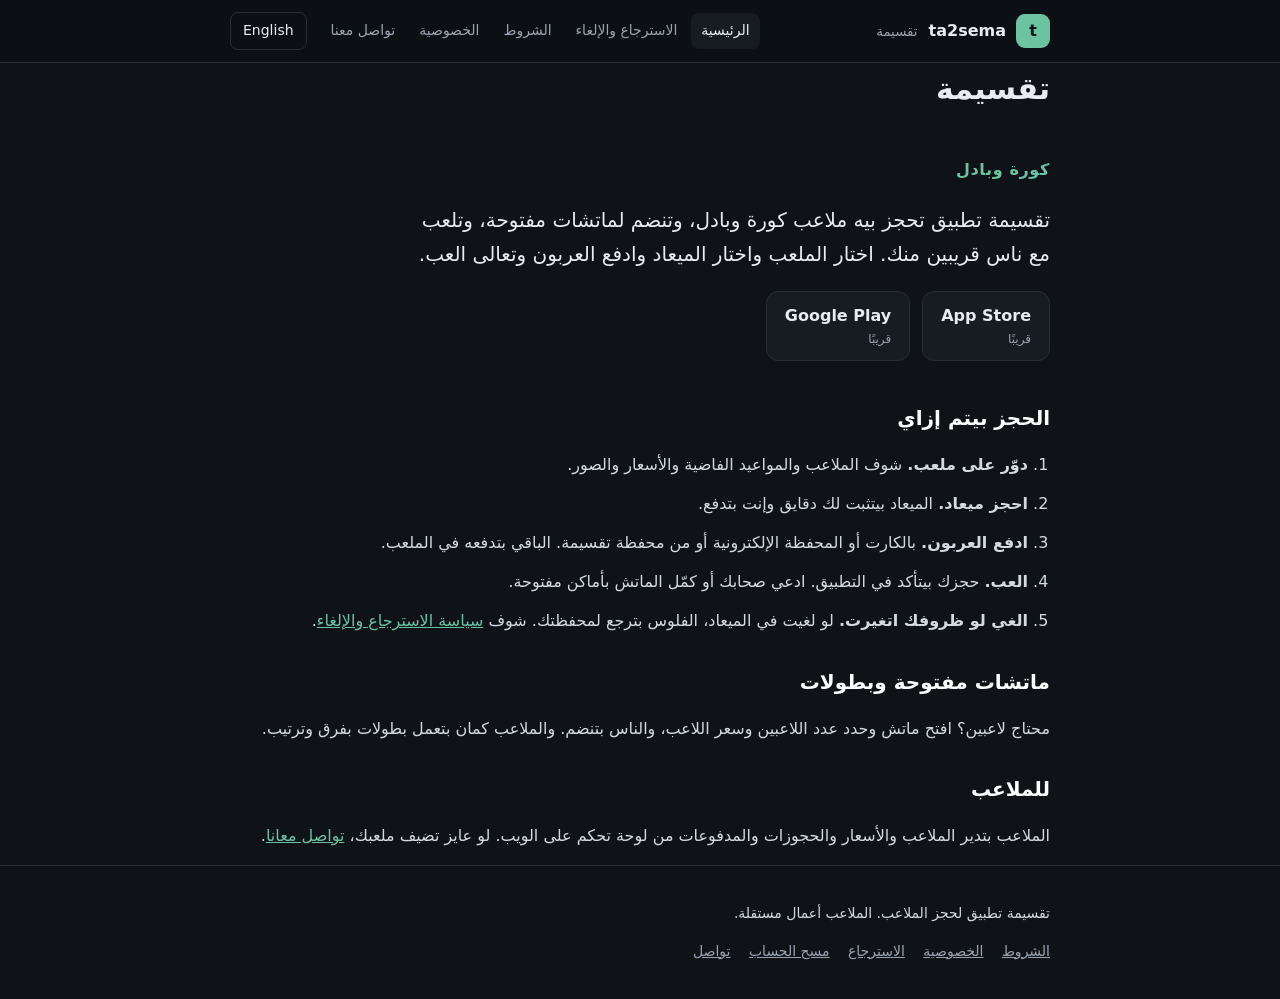
==== index.html @ 9ba44fe1 "Add files via upload" ====
<!doctype html>
<html lang="ar" dir="rtl" data-lang="ar">
<head>
<meta charset="utf-8">
<meta name="viewport" content="width=device-width,initial-scale=1">
<title>ta2sema | ta2sema</title>
<meta name="description" content="ta2sema (تقسيمة): book football and padel pitches, join open matches.">
<meta name="theme-color" content="#0f1318">
<link rel="icon" href="favicon.svg" type="image/svg+xml">
<link rel="stylesheet" href="style.css">
</head>
<body>
<header><div class="wrap bar">
<a class="brand" href="index.html"><span class="logo">t</span><span><b>ta2sema</b> <small class="ar">تقسيمة</small></span></a>
<nav><a href="index.html" class=on><span class="en">Home</span><span class="ar">الرئيسية</span></a><a href="refunds.html"><span class="en">Refunds and cancellation</span><span class="ar">الاسترجاع والإلغاء</span></a><a href="terms.html"><span class="en">Terms</span><span class="ar">الشروط</span></a><a href="privacy.html"><span class="en">Privacy</span><span class="ar">الخصوصية</span></a><a href="contact.html"><span class="en">Contact</span><span class="ar">تواصل معنا</span></a></nav>
<button id="lang" type="button" aria-label="Language"><span class="en">عربي</span><span class="ar">English</span></button>
</div></header>
<main class="wrap">
<h1><span class="en">ta2sema</span><span class="ar">تقسيمة</span></h1>
<div class="en" lang="en" dir="ltr"><section class="hero"><p class="kicker">Football and padel</p><p class="lead">ta2sema is an app to book football and padel pitches, join open matches, and play with people near you. Pick a venue, pick a time, pay your deposit, and show up.</p><div class="badges"><span class="badge">App Store<small>Coming soon</small></span><span class="badge">Google Play<small>Coming soon</small></span></div></section>
<h2>How booking works</h2>
<ol class="steps"><li><b>Find a pitch.</b> Browse venues and see free hours, prices and photos.</li><li><b>Book a slot.</b> The slot is held for a few minutes while you pay.</li><li><b>Pay the deposit.</b> Pay by card or mobile wallet, or from your ta2sema wallet. The rest is paid at the venue.</li><li><b>Play.</b> Your booking is confirmed in the app. Invite friends or fill the match with open spots.</li><li><b>Cancel if plans change.</b> Cancel on time and the money goes back to your wallet. See the <a href="refunds.html">refund and cancellation policy</a>.</li></ol>
<h2>Open matches and tournaments</h2><p>Need more players? Open a match, set the number of players and the price per player, and others join. Venues can also run tournaments with teams and a leaderboard.</p>
<h2>For venues</h2><p>Venues manage pitches, prices, bookings and payments from a web dashboard. To list your venue, <a href="contact.html">contact us</a>.</p></div>
<div class="ar" lang="ar" dir="rtl"><section class="hero"><p class="kicker">كورة وبادل</p><p class="lead">تقسيمة تطبيق تحجز بيه ملاعب كورة وبادل، وتنضم لماتشات مفتوحة، وتلعب مع ناس قريبين منك. اختار الملعب واختار الميعاد وادفع العربون وتعالى العب.</p><div class="badges"><span class="badge">App Store<small>قريبًا</small></span><span class="badge">Google Play<small>قريبًا</small></span></div></section>
<h2>الحجز بيتم إزاي</h2>
<ol class="steps"><li><b>دوّر على ملعب.</b> شوف الملاعب والمواعيد الفاضية والأسعار والصور.</li><li><b>احجز ميعاد.</b> الميعاد بيتثبت لك دقايق وإنت بتدفع.</li><li><b>ادفع العربون.</b> بالكارت أو المحفظة الإلكترونية أو من محفظة تقسيمة. الباقي بتدفعه في الملعب.</li><li><b>العب.</b> حجزك بيتأكد في التطبيق. ادعي صحابك أو كمّل الماتش بأماكن مفتوحة.</li><li><b>الغي لو ظروفك اتغيرت.</b> لو لغيت في الميعاد، الفلوس بترجع لمحفظتك. شوف <a href="refunds.html">سياسة الاسترجاع والإلغاء</a>.</li></ol>
<h2>ماتشات مفتوحة وبطولات</h2><p>محتاج لاعبين؟ افتح ماتش وحدد عدد اللاعبين وسعر اللاعب، والناس بتنضم. والملاعب كمان بتعمل بطولات بفرق وترتيب.</p>
<h2>للملاعب</h2><p>الملاعب بتدير الملاعب والأسعار والحجوزات والمدفوعات من لوحة تحكم على الويب. لو عايز تضيف ملعبك، <a href="contact.html">تواصل معانا</a>.</p></div>
</main>
<footer><div class="wrap">
<p><span class="en">ta2sema is a pitch-booking app. Venues are independent businesses.</span><span class="ar">تقسيمة تطبيق لحجز الملاعب. الملاعب أعمال مستقلة.</span></p>
<p class="links"><a href="terms.html"><span class="en">Terms</span><span class="ar">الشروط</span></a> <a href="privacy.html"><span class="en">Privacy</span><span class="ar">الخصوصية</span></a> <a href="refunds.html"><span class="en">Refunds</span><span class="ar">الاسترجاع</span></a> <a href="delete-account.html"><span class="en">Delete account</span><span class="ar">مسح الحساب</span></a> <a href="contact.html"><span class="en">Contact</span><span class="ar">تواصل</span></a></p>
</div></footer>
<script src="app.js"></script>
</body></html>
---- style.css ----
*{box-sizing:border-box}
:root{--bg:#0f1318;--card:#171c23;--line:#262d37;--text:#e8ecf1;--mute:#98a3b1;--acc:#6cc3a0}
html{-webkit-text-size-adjust:100%}
body{margin:0;background:var(--bg);color:var(--text);font:16px/1.7 system-ui,-apple-system,"Segoe UI",Roboto,Helvetica,Arial,sans-serif}
html[data-lang=ar] body{font-family:"Segoe UI",Tahoma,"Noto Naskh Arabic","Noto Sans Arabic",system-ui,sans-serif}
.wrap{max-width:860px;margin:0 auto;padding:0 20px}
header{border-bottom:1px solid var(--line);background:#0c1015;position:sticky;top:0;z-index:5}
.bar{display:flex;align-items:center;gap:14px;flex-wrap:wrap;padding-top:12px;padding-bottom:12px}
.brand{display:flex;align-items:center;gap:10px;color:var(--text);text-decoration:none;margin-inline-end:auto}
.logo{width:34px;height:34px;border-radius:9px;background:var(--acc);color:#0f1318;display:grid;place-items:center;font-weight:800}
.brand small{color:var(--mute);margin-inline-start:6px}
nav{display:flex;gap:4px;flex-wrap:wrap}
nav a{color:var(--mute);text-decoration:none;padding:6px 10px;border-radius:8px;font-size:14px}
nav a:hover,nav a.on{color:var(--text);background:var(--card)}
#lang{background:transparent;border:1px solid var(--line);color:var(--text);padding:6px 12px;border-radius:8px;font:inherit;font-size:14px;cursor:pointer}
main{padding-top:28px;padding-bottom:40px;min-height:60vh}
h1{font-size:30px;line-height:1.3;margin:6px 0 18px}
h2{font-size:20px;margin:30px 0 8px;color:#fff}
p,li{color:#d3dae3}
a{color:var(--acc)}
ul,ol{padding-inline-start:22px}
li{margin:6px 0}
.muted{color:var(--mute)}
.kicker{color:var(--acc);font-weight:700;margin:0;letter-spacing:.04em}
.hero{padding:30px 0 10px}
.lead{font-size:20px;line-height:1.7;max-width:640px;color:var(--text)}
.badges{display:flex;gap:12px;flex-wrap:wrap;margin-top:18px}
.badge{display:inline-flex;flex-direction:column;border:1px solid var(--line);background:var(--card);border-radius:12px;padding:10px 18px;font-weight:600}
.badge small{color:var(--mute);font-weight:400;font-size:12px}
.card{background:var(--card);border:1px solid var(--line);border-radius:14px;padding:6px 20px;margin:16px 0}
.steps li{margin:12px 0}
footer{border-top:1px solid var(--line);padding:22px 0;color:var(--mute);font-size:14px}
footer a{color:var(--mute);margin-inline-end:14px}
.en,.ar{display:none}
html[data-lang=en] .en,html[data-lang=ar] .ar{display:revert}
html[data-lang=en] div.en,html[data-lang=ar] div.ar{display:block}
html[data-lang=en] span.en,html[data-lang=ar] span.ar{display:inline}
h1 span{display:none}
html[data-lang=en] h1 span.en,html[data-lang=ar] h1 span.ar{display:inline}
html[data-lang=en] nav a span.en,html[data-lang=ar] nav a span.ar{display:inline}
@media(max-width:560px){h1{font-size:25px}.lead{font-size:18px}}
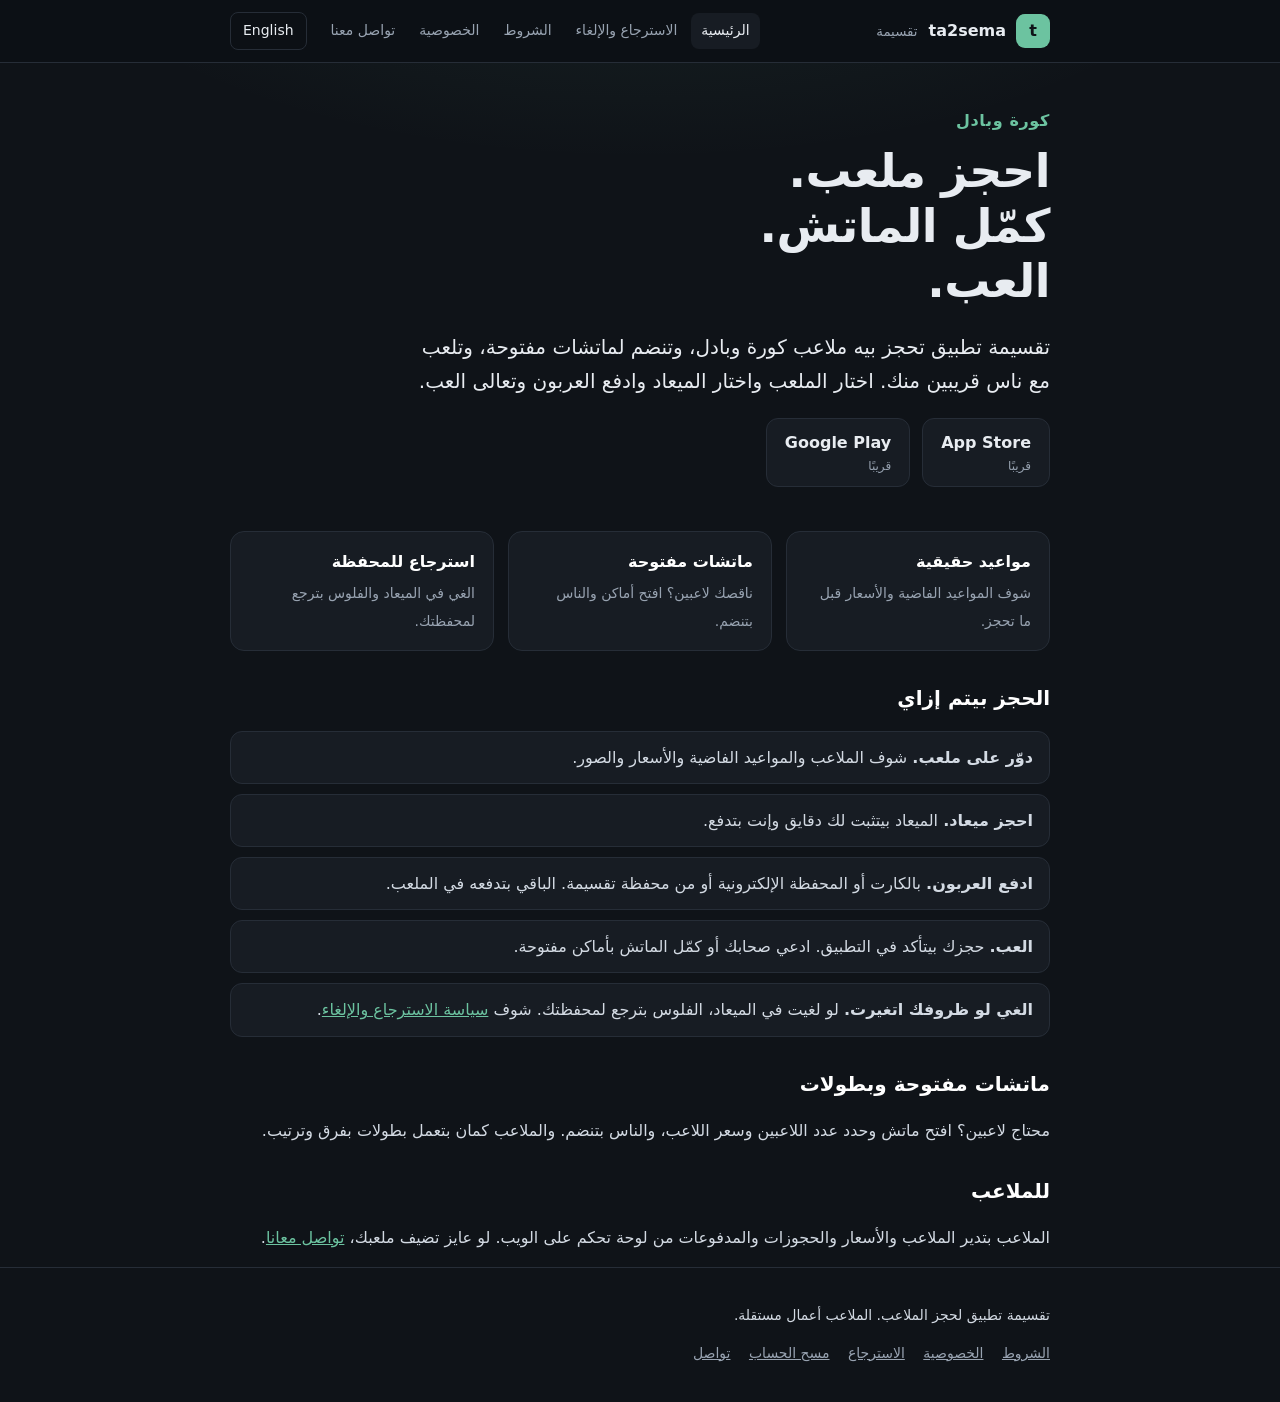
==== commit 67f9d9fc: "Merge branch 'main' of https://github.com/Far1s-404/ta2sema-Landing-Page" ====
--- a/index.html
+++ b/index.html
@@ -16,13 +16,15 @@
 <button id="lang" type="button" aria-label="Language"><span class="en">عربي</span><span class="ar">English</span></button>
 </div></header>
 <main class="wrap">
-<h1><span class="en">ta2sema</span><span class="ar">تقسيمة</span></h1>
-<div class="en" lang="en" dir="ltr"><section class="hero"><p class="kicker">Football and padel</p><p class="lead">ta2sema is an app to book football and padel pitches, join open matches, and play with people near you. Pick a venue, pick a time, pay your deposit, and show up.</p><div class="badges"><span class="badge">App Store<small>Coming soon</small></span><span class="badge">Google Play<small>Coming soon</small></span></div></section>
+
+<div class="en" lang="en" dir="ltr"><section class="hero"><p class="kicker">Football and padel</p><h1 class="big">Book a pitch.<br>Fill the match.<br>Play.</h1><p class="lead">ta2sema is an app to book football and padel pitches, join open matches, and play with people near you. Pick a venue, pick a time, pay your deposit, and show up.</p><div class="badges"><span class="badge">App Store<small>Coming soon</small></span><span class="badge">Google Play<small>Coming soon</small></span></div></section>
+<div class="feat"><div><b>Real slots</b><span>See free hours and prices before you book.</span></div><div><b>Open matches</b><span>Short of players? Open spots and others join.</span></div><div><b>Wallet refunds</b><span>Cancel on time and the money returns to your wallet.</span></div></div>
 <h2>How booking works</h2>
 <ol class="steps"><li><b>Find a pitch.</b> Browse venues and see free hours, prices and photos.</li><li><b>Book a slot.</b> The slot is held for a few minutes while you pay.</li><li><b>Pay the deposit.</b> Pay by card or mobile wallet, or from your ta2sema wallet. The rest is paid at the venue.</li><li><b>Play.</b> Your booking is confirmed in the app. Invite friends or fill the match with open spots.</li><li><b>Cancel if plans change.</b> Cancel on time and the money goes back to your wallet. See the <a href="refunds.html">refund and cancellation policy</a>.</li></ol>
 <h2>Open matches and tournaments</h2><p>Need more players? Open a match, set the number of players and the price per player, and others join. Venues can also run tournaments with teams and a leaderboard.</p>
 <h2>For venues</h2><p>Venues manage pitches, prices, bookings and payments from a web dashboard. To list your venue, <a href="contact.html">contact us</a>.</p></div>
-<div class="ar" lang="ar" dir="rtl"><section class="hero"><p class="kicker">كورة وبادل</p><p class="lead">تقسيمة تطبيق تحجز بيه ملاعب كورة وبادل، وتنضم لماتشات مفتوحة، وتلعب مع ناس قريبين منك. اختار الملعب واختار الميعاد وادفع العربون وتعالى العب.</p><div class="badges"><span class="badge">App Store<small>قريبًا</small></span><span class="badge">Google Play<small>قريبًا</small></span></div></section>
+<div class="ar" lang="ar" dir="rtl"><section class="hero"><p class="kicker">كورة وبادل</p><h1 class="big">احجز ملعب.<br>كمّل الماتش.<br>العب.</h1><p class="lead">تقسيمة تطبيق تحجز بيه ملاعب كورة وبادل، وتنضم لماتشات مفتوحة، وتلعب مع ناس قريبين منك. اختار الملعب واختار الميعاد وادفع العربون وتعالى العب.</p><div class="badges"><span class="badge">App Store<small>قريبًا</small></span><span class="badge">Google Play<small>قريبًا</small></span></div></section>
+<div class="feat"><div><b>مواعيد حقيقية</b><span>شوف المواعيد الفاضية والأسعار قبل ما تحجز.</span></div><div><b>ماتشات مفتوحة</b><span>ناقصك لاعبين؟ افتح أماكن والناس بتنضم.</span></div><div><b>استرجاع للمحفظة</b><span>الغي في الميعاد والفلوس بترجع لمحفظتك.</span></div></div>
 <h2>الحجز بيتم إزاي</h2>
 <ol class="steps"><li><b>دوّر على ملعب.</b> شوف الملاعب والمواعيد الفاضية والأسعار والصور.</li><li><b>احجز ميعاد.</b> الميعاد بيتثبت لك دقايق وإنت بتدفع.</li><li><b>ادفع العربون.</b> بالكارت أو المحفظة الإلكترونية أو من محفظة تقسيمة. الباقي بتدفعه في الملعب.</li><li><b>العب.</b> حجزك بيتأكد في التطبيق. ادعي صحابك أو كمّل الماتش بأماكن مفتوحة.</li><li><b>الغي لو ظروفك اتغيرت.</b> لو لغيت في الميعاد، الفلوس بترجع لمحفظتك. شوف <a href="refunds.html">سياسة الاسترجاع والإلغاء</a>.</li></ol>
 <h2>ماتشات مفتوحة وبطولات</h2><p>محتاج لاعبين؟ افتح ماتش وحدد عدد اللاعبين وسعر اللاعب، والناس بتنضم. والملاعب كمان بتعمل بطولات بفرق وترتيب.</p>
--- a/style.css
+++ b/style.css
@@ -1,7 +1,7 @@
 *{box-sizing:border-box}
 :root{--bg:#0f1318;--card:#171c23;--line:#262d37;--text:#e8ecf1;--mute:#98a3b1;--acc:#6cc3a0}
 html{-webkit-text-size-adjust:100%}
-body{margin:0;background:var(--bg);color:var(--text);font:16px/1.7 system-ui,-apple-system,"Segoe UI",Roboto,Helvetica,Arial,sans-serif}
+body{margin:0;background:radial-gradient(900px 400px at 50% -120px,rgba(108,195,160,.10),transparent 70%) no-repeat,var(--bg);color:var(--text);font:16px/1.7 system-ui,-apple-system,"Segoe UI",Roboto,Helvetica,Arial,sans-serif}
 html[data-lang=ar] body{font-family:"Segoe UI",Tahoma,"Noto Naskh Arabic","Noto Sans Arabic",system-ui,sans-serif}
 .wrap{max-width:860px;margin:0 auto;padding:0 20px}
 header{border-bottom:1px solid var(--line);background:#0c1015;position:sticky;top:0;z-index:5}
@@ -28,7 +28,7 @@
 .badge{display:inline-flex;flex-direction:column;border:1px solid var(--line);background:var(--card);border-radius:12px;padding:10px 18px;font-weight:600}
 .badge small{color:var(--mute);font-weight:400;font-size:12px}
 .card{background:var(--card);border:1px solid var(--line);border-radius:14px;padding:6px 20px;margin:16px 0}
-.steps li{margin:12px 0}
+.steps li{margin:10px 0}
 footer{border-top:1px solid var(--line);padding:22px 0;color:var(--mute);font-size:14px}
 footer a{color:var(--mute);margin-inline-end:14px}
 .en,.ar{display:none}
@@ -36,6 +36,15 @@
 html[data-lang=en] div.en,html[data-lang=ar] div.ar{display:block}
 html[data-lang=en] span.en,html[data-lang=ar] span.ar{display:inline}
 h1 span{display:none}
+h1.big{font-size:46px;line-height:1.2;margin:10px 0 14px;font-weight:800;letter-spacing:-.01em}
+.hero{padding:44px 0 18px}
+.feat{display:grid;grid-template-columns:repeat(3,1fr);gap:14px;margin:26px 0}
+.feat div{background:var(--card);border:1px solid var(--line);border-radius:14px;padding:16px 18px}
+.feat b{display:block;color:#fff;margin-bottom:4px}
+.feat span{color:var(--mute);font-size:14px;line-height:1.6}
+.steps{list-style:none;padding:0;counter-reset:s}
+.steps li{counter-increment:s;background:var(--card);border:1px solid var(--line);border-radius:12px;padding:12px 16px;position:relative}
+@media(max-width:700px){.feat{grid-template-columns:1fr}h1.big{font-size:36px}}
 html[data-lang=en] h1 span.en,html[data-lang=ar] h1 span.ar{display:inline}
 html[data-lang=en] nav a span.en,html[data-lang=ar] nav a span.ar{display:inline}
 @media(max-width:560px){h1{font-size:25px}.lead{font-size:18px}}
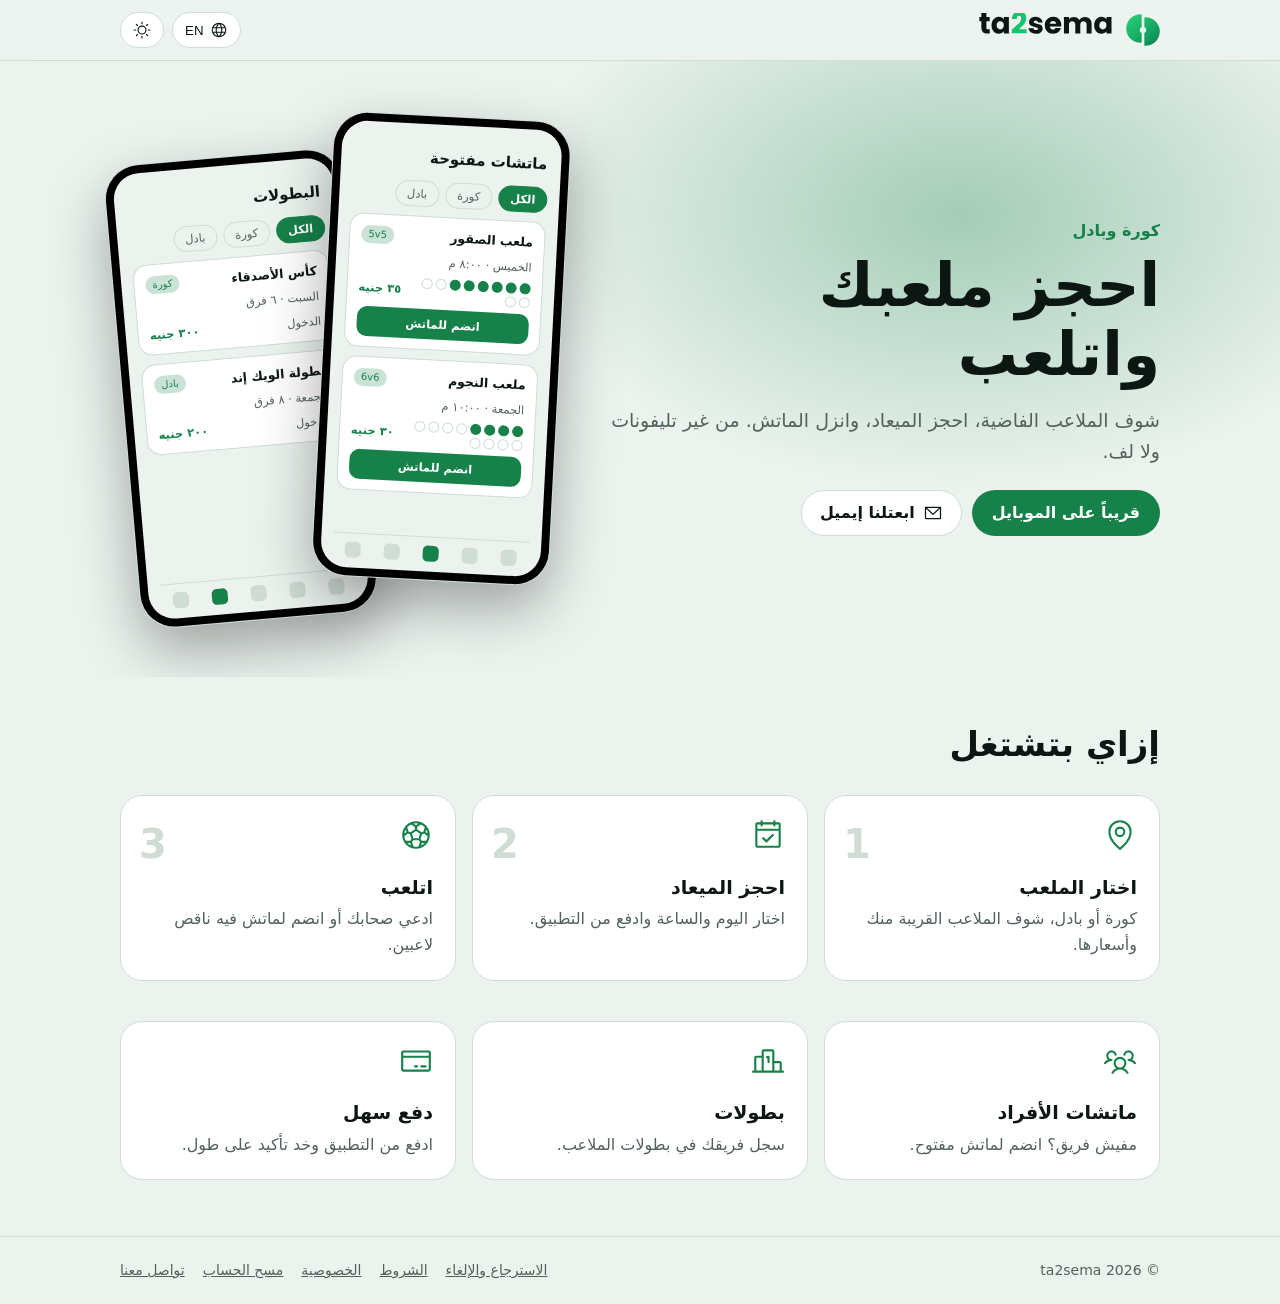
==== commit 6df8460b: "Add files via upload" ====
--- a/index.html
+++ b/index.html
@@ -1,38 +1,73 @@
 <!doctype html>
-<html lang="ar" dir="rtl" data-lang="ar">
-<head>
-<meta charset="utf-8">
+<html lang="ar" dir="rtl"><head><meta charset="utf-8">
 <meta name="viewport" content="width=device-width,initial-scale=1">
-<title>ta2sema | ta2sema</title>
-<meta name="description" content="ta2sema (تقسيمة): book football and padel pitches, join open matches.">
-<meta name="theme-color" content="#0f1318">
+<title>تقسيمة | ta2sema</title>
+<meta name="description" content="احجز ملعب كورة أو بادل واتلعب. ta2sema: book football and padel pitches.">
+<meta name="theme-color" content="#080D11">
 <link rel="icon" href="favicon.svg" type="image/svg+xml">
 <link rel="stylesheet" href="style.css">
-</head>
-<body>
-<header><div class="wrap bar">
-<a class="brand" href="index.html"><span class="logo">t</span><span><b>ta2sema</b> <small class="ar">تقسيمة</small></span></a>
-<nav><a href="index.html" class=on><span class="en">Home</span><span class="ar">الرئيسية</span></a><a href="refunds.html"><span class="en">Refunds and cancellation</span><span class="ar">الاسترجاع والإلغاء</span></a><a href="terms.html"><span class="en">Terms</span><span class="ar">الشروط</span></a><a href="privacy.html"><span class="en">Privacy</span><span class="ar">الخصوصية</span></a><a href="contact.html"><span class="en">Contact</span><span class="ar">تواصل معنا</span></a></nav>
-<button id="lang" type="button" aria-label="Language"><span class="en">عربي</span><span class="ar">English</span></button>
-</div></header>
-<main class="wrap">
-
-<div class="en" lang="en" dir="ltr"><section class="hero"><p class="kicker">Football and padel</p><h1 class="big">Book a pitch.<br>Fill the match.<br>Play.</h1><p class="lead">ta2sema is an app to book football and padel pitches, join open matches, and play with people near you. Pick a venue, pick a time, pay your deposit, and show up.</p><div class="badges"><span class="badge">App Store<small>Coming soon</small></span><span class="badge">Google Play<small>Coming soon</small></span></div></section>
-<div class="feat"><div><b>Real slots</b><span>See free hours and prices before you book.</span></div><div><b>Open matches</b><span>Short of players? Open spots and others join.</span></div><div><b>Wallet refunds</b><span>Cancel on time and the money returns to your wallet.</span></div></div>
-<h2>How booking works</h2>
-<ol class="steps"><li><b>Find a pitch.</b> Browse venues and see free hours, prices and photos.</li><li><b>Book a slot.</b> The slot is held for a few minutes while you pay.</li><li><b>Pay the deposit.</b> Pay by card or mobile wallet, or from your ta2sema wallet. The rest is paid at the venue.</li><li><b>Play.</b> Your booking is confirmed in the app. Invite friends or fill the match with open spots.</li><li><b>Cancel if plans change.</b> Cancel on time and the money goes back to your wallet. See the <a href="refunds.html">refund and cancellation policy</a>.</li></ol>
-<h2>Open matches and tournaments</h2><p>Need more players? Open a match, set the number of players and the price per player, and others join. Venues can also run tournaments with teams and a leaderboard.</p>
-<h2>For venues</h2><p>Venues manage pitches, prices, bookings and payments from a web dashboard. To list your venue, <a href="contact.html">contact us</a>.</p></div>
-<div class="ar" lang="ar" dir="rtl"><section class="hero"><p class="kicker">كورة وبادل</p><h1 class="big">احجز ملعب.<br>كمّل الماتش.<br>العب.</h1><p class="lead">تقسيمة تطبيق تحجز بيه ملاعب كورة وبادل، وتنضم لماتشات مفتوحة، وتلعب مع ناس قريبين منك. اختار الملعب واختار الميعاد وادفع العربون وتعالى العب.</p><div class="badges"><span class="badge">App Store<small>قريبًا</small></span><span class="badge">Google Play<small>قريبًا</small></span></div></section>
-<div class="feat"><div><b>مواعيد حقيقية</b><span>شوف المواعيد الفاضية والأسعار قبل ما تحجز.</span></div><div><b>ماتشات مفتوحة</b><span>ناقصك لاعبين؟ افتح أماكن والناس بتنضم.</span></div><div><b>استرجاع للمحفظة</b><span>الغي في الميعاد والفلوس بترجع لمحفظتك.</span></div></div>
-<h2>الحجز بيتم إزاي</h2>
-<ol class="steps"><li><b>دوّر على ملعب.</b> شوف الملاعب والمواعيد الفاضية والأسعار والصور.</li><li><b>احجز ميعاد.</b> الميعاد بيتثبت لك دقايق وإنت بتدفع.</li><li><b>ادفع العربون.</b> بالكارت أو المحفظة الإلكترونية أو من محفظة تقسيمة. الباقي بتدفعه في الملعب.</li><li><b>العب.</b> حجزك بيتأكد في التطبيق. ادعي صحابك أو كمّل الماتش بأماكن مفتوحة.</li><li><b>الغي لو ظروفك اتغيرت.</b> لو لغيت في الميعاد، الفلوس بترجع لمحفظتك. شوف <a href="refunds.html">سياسة الاسترجاع والإلغاء</a>.</li></ol>
-<h2>ماتشات مفتوحة وبطولات</h2><p>محتاج لاعبين؟ افتح ماتش وحدد عدد اللاعبين وسعر اللاعب، والناس بتنضم. والملاعب كمان بتعمل بطولات بفرق وترتيب.</p>
-<h2>للملاعب</h2><p>الملاعب بتدير الملاعب والأسعار والحجوزات والمدفوعات من لوحة تحكم على الويب. لو عايز تضيف ملعبك، <a href="contact.html">تواصل معانا</a>.</p></div>
+<script>try{var m=localStorage.getItem('t2s-theme');if(!m)m=matchMedia('(prefers-color-scheme: light)').matches?'light':'dark';document.documentElement.dataset.theme=m;var l=localStorage.getItem('t2s-lang')||'ar';document.documentElement.lang=l;document.documentElement.dir=l==='ar'?'rtl':'ltr'}catch(e){}</script>
+</head><body>
+<header class="top"><div class="wrap bar">
+<a class="brand" href="#top" aria-label="ta2sema"><svg class="mark" viewBox="76 92 360 360" aria-hidden="true"><defs><linearGradient id="g" gradientUnits="userSpaceOnUse" x1="106" y1="74" x2="406" y2="470"><stop offset="0" stop-color="#2AD579"/><stop offset=".52" stop-color="#18AD66"/><stop offset="1" stop-color="#097D50"/></linearGradient></defs><path d="M 242.00 106.65 A 150 150 0 1 0 242.00 405.35 L 242.00 304.08 A 35 35 0 0 1 242.00 239.92 Z" fill="url(#g)"/><path d="M 270.00 138.65 A 150 150 0 1 1 270.00 437.35 L 270.00 304.08 A 35 35 0 0 0 270.00 239.92 Z" fill="url(#g)"/></svg><span class="bn"><svg class="wm" viewBox="30 100 800 150" role="img" aria-label="ta2sema"><g transform="translate(40.0 218.5)"><path d="M63.410000000000004 -24.650000000000002V0.0H48.620000000000005Q32.81 0.0 23.970000000000002 -7.735Q15.13 -15.47 15.13 -32.980000000000004V-70.72H3.5700000000000003V-94.86000000000001H15.13V-117.98H44.2V-94.86000000000001H63.24V-70.72H44.2V-32.64Q44.2 -28.39 46.24 -26.520000000000003Q48.28 -24.650000000000002 53.040000000000006 -24.650000000000002Z M115.60000000000002 -96.22000000000001Q125.63000000000002 -96.22000000000001 133.19500000000002 -92.14000000000001Q140.76000000000002 -88.06 144.84000000000003 -81.43V-94.86000000000001H173.91000000000003V0.0H144.84000000000003V-13.430000000000001Q140.59000000000003 -6.800000000000001 133.02500000000003 -2.72Q125.46000000000001 1.36 115.43 1.36Q103.87 1.36 94.35000000000001 -4.675000000000001Q84.83000000000001 -10.71 79.305 -21.845000000000002Q73.78000000000002 -32.980000000000004 73.78000000000002 -47.6Q73.78000000000002 -62.220000000000006 79.305 -73.27000000000001Q84.83000000000001 -84.32000000000001 94.35000000000001 -90.27000000000001Q103.87 -96.22000000000001 115.60000000000002 -96.22000000000001ZM124.10000000000002 -70.89Q115.43 -70.89 109.39500000000001 -64.685Q103.36000000000001 -58.480000000000004 103.36000000000001 -47.6Q103.36000000000001 -36.720000000000006 109.39500000000001 -30.345000000000006Q115.43 -23.970000000000002 124.10000000000002 -23.970000000000002Q132.77 -23.970000000000002 138.805 -30.260000000000005Q144.84000000000003 -36.550000000000004 144.84000000000003 -47.43000000000001Q144.84000000000003 -58.31 138.805 -64.6Q132.77 -70.89 124.10000000000002 -70.89Z" fill="currentColor"/></g><g transform="translate(40.0 218.5)"><path d="M196.35000000000002 -27.540000000000003Q213.01000000000002 -41.31 222.615 -50.150000000000006Q232.22000000000003 -58.99 238.85000000000002 -68.68Q245.48000000000002 -78.37 245.48000000000002 -87.55000000000001Q245.48000000000002 -94.52000000000001 242.25000000000003 -98.43Q239.02000000000004 -102.34 232.56000000000003 -102.34Q226.10000000000002 -102.34 222.44500000000002 -97.495Q218.79000000000002 -92.65 218.79000000000002 -83.81H190.74Q191.08 -98.26 196.94500000000002 -107.95000000000002Q202.81000000000003 -117.64000000000001 212.41500000000002 -122.23000000000002Q222.02 -126.82000000000001 233.75000000000003 -126.82000000000001Q253.98000000000002 -126.82000000000001 264.265 -116.45000000000002Q274.55 -106.08000000000001 274.55 -89.42Q274.55 -71.23 262.14 -55.675000000000004Q249.73000000000002 -40.120000000000005 230.52 -25.330000000000002H276.42V-1.7000000000000002H191.08V-23.290000000000003Q196.86 -27.880000000000003 196.35000000000002 -27.540000000000003Z" fill="#16C46C"/></g><g transform="translate(40.0 218.5)"><path d="M286.96000000000004 -31.110000000000003H315.69000000000005Q316.20000000000005 -26.180000000000003 320.28000000000003 -23.120000000000005Q324.36 -20.060000000000002 330.31000000000006 -20.060000000000002Q335.75000000000006 -20.060000000000002 338.725 -22.185000000000002Q341.70000000000005 -24.310000000000002 341.70000000000005 -27.71Q341.70000000000005 -31.790000000000003 337.45000000000005 -33.745000000000005Q333.20000000000005 -35.7 323.68000000000006 -38.080000000000005Q313.48 -40.46 306.68000000000006 -43.095Q299.88000000000005 -45.730000000000004 294.95000000000005 -51.425000000000004Q290.02000000000004 -57.120000000000005 290.02000000000004 -66.81Q290.02000000000004 -74.97 294.52500000000003 -81.685Q299.03000000000003 -88.4 307.785 -92.31Q316.54 -96.22000000000001 328.61 -96.22000000000001Q346.46000000000004 -96.22000000000001 356.745 -87.38000000000001Q367.03000000000003 -78.54 368.56000000000006 -63.92H341.70000000000005Q341.02000000000004 -68.85000000000001 337.365 -71.74000000000001Q333.71000000000004 -74.63000000000001 327.76000000000005 -74.63000000000001Q322.66 -74.63000000000001 319.94000000000005 -72.67500000000001Q317.22 -70.72 317.22 -67.32000000000001Q317.22 -63.24 321.55500000000006 -61.2Q325.89000000000004 -59.160000000000004 335.07000000000005 -57.120000000000005Q345.61 -54.400000000000006 352.24 -51.765Q358.87000000000006 -49.13 363.88500000000005 -43.265Q368.90000000000003 -37.400000000000006 369.07000000000005 -27.540000000000003Q369.07000000000005 -19.21 364.39500000000004 -12.665000000000001Q359.72 -6.12 350.96500000000003 -2.38Q342.21000000000004 1.36 330.65000000000003 1.36Q318.24000000000007 1.36 308.55000000000007 -2.89Q298.86 -7.140000000000001 293.25 -14.535000000000002Q287.64000000000004 -21.930000000000003 286.96000000000004 -31.110000000000003Z M475.83000000000004 -40.46H410.0400000000001Q410.72 -31.62 415.735 -26.945Q420.75000000000006 -22.270000000000003 428.06000000000006 -22.270000000000003Q438.94000000000005 -22.270000000000003 443.19000000000005 -31.450000000000003H474.13000000000005Q471.75000000000006 -22.1 465.5450000000001 -14.620000000000001Q459.34000000000003 -7.140000000000001 449.99 -2.89Q440.64000000000004 1.36 429.08000000000004 1.36Q415.14000000000004 1.36 404.26000000000005 -4.590000000000001Q393.38000000000005 -10.540000000000001 387.26000000000005 -21.59Q381.14000000000004 -32.64 381.14000000000004 -47.43000000000001Q381.14000000000004 -62.220000000000006 387.17500000000007 -73.27000000000001Q393.21000000000004 -84.32000000000001 404.09000000000003 -90.27000000000001Q414.97 -96.22000000000001 429.08000000000004 -96.22000000000001Q442.85 -96.22000000000001 453.56000000000006 -90.44000000000001Q464.27000000000004 -84.66000000000001 470.30500000000006 -73.95Q476.34000000000003 -63.24 476.34000000000003 -48.96Q476.34000000000003 -44.88 475.83000000000004 -40.46ZM446.59000000000003 -56.61000000000001Q446.59000000000003 -64.09 441.49 -68.51Q436.39000000000004 -72.93 428.74000000000007 -72.93Q421.43000000000006 -72.93 416.4150000000001 -68.68Q411.40000000000003 -64.43 410.21000000000004 -56.61000000000001Z M651.27 -55.42V0.0H622.37V-51.510000000000005Q622.37 -60.690000000000005 617.5250000000001 -65.705Q612.6800000000001 -70.72 604.1800000000001 -70.72Q595.6800000000001 -70.72 590.835 -65.705Q585.99 -60.690000000000005 585.99 -51.510000000000005V0.0H557.09V-51.510000000000005Q557.09 -60.690000000000005 552.2450000000001 -65.705Q547.4000000000001 -70.72 538.9 -70.72Q530.4 -70.72 525.5550000000001 -65.705Q520.71 -60.690000000000005 520.71 -51.510000000000005V0.0H491.64000000000004V-94.86000000000001H520.71V-82.96000000000001Q525.13 -88.91000000000001 532.27 -92.39500000000001Q539.4100000000001 -95.88000000000001 548.4200000000001 -95.88000000000001Q559.13 -95.88000000000001 567.5450000000001 -91.29Q575.96 -86.7 580.72 -78.2Q585.6500000000001 -86.02000000000001 594.1500000000001 -90.95000000000002Q602.6500000000001 -95.88000000000001 612.6800000000001 -95.88000000000001Q630.36 -95.88000000000001 640.815 -85.17000000000002Q651.27 -74.46000000000001 651.27 -55.42Z M707.71 -96.22000000000001Q717.74 -96.22000000000001 725.3050000000001 -92.14000000000001Q732.87 -88.06 736.95 -81.43V-94.86000000000001H766.02V0.0H736.95V-13.430000000000001Q732.7 -6.800000000000001 725.135 -2.72Q717.57 1.36 707.54 1.36Q695.98 1.36 686.46 -4.675000000000001Q676.9399999999999 -10.71 671.415 -21.845000000000002Q665.89 -32.980000000000004 665.89 -47.6Q665.89 -62.220000000000006 671.415 -73.27000000000001Q676.9399999999999 -84.32000000000001 686.46 -90.27000000000001Q695.98 -96.22000000000001 707.71 -96.22000000000001ZM716.21 -70.89Q707.54 -70.89 701.505 -64.685Q695.47 -58.480000000000004 695.47 -47.6Q695.47 -36.720000000000006 701.505 -30.345000000000006Q707.54 -23.970000000000002 716.21 -23.970000000000002Q724.88 -23.970000000000002 730.915 -30.260000000000005Q736.95 -36.550000000000004 736.95 -47.43000000000001Q736.95 -58.31 730.915 -64.6Q724.88 -70.89 716.21 -70.89Z" fill="currentColor"/></g></svg></span></a>
+<div class="tools">
+<button id="lang" class="chip" type="button" aria-label="Language"><svg class="ic" viewBox="0 0 256 256" fill="currentColor" aria-hidden="true">
+      <path d="M128 24a104 104 0 1 0 104 104A104.12 104.12 0 0 0 128 24m88 104a87.6 87.6 0 0 1-3.33 24h-38.51a157.4 157.4 0 0 0 0-48h38.51a87.6 87.6 0 0 1 3.33 24m-114 40h52a115.1 115.1 0 0 1-26 45 115.3 115.3 0 0 1-26-45m-3.9-16a140.8 140.8 0 0 1 0-48h59.88a140.8 140.8 0 0 1 0 48ZM40 128a87.6 87.6 0 0 1 3.33-24h38.51a157.4 157.4 0 0 0 0 48H43.33A87.6 87.6 0 0 1 40 128m114-40h-52a115.1 115.1 0 0 1 26-45 115.3 115.3 0 0 1 26 45m52.33 0h-35.62a135.3 135.3 0 0 0-22.3-45.6A88.29 88.29 0 0 1 206.37 88Zm-98.74-45.6A135.3 135.3 0 0 0 85.29 88H49.63a88.29 88.29 0 0 1 57.96-45.6M49.63 168h35.66a135.3 135.3 0 0 0 22.3 45.6A88.29 88.29 0 0 1 49.63 168m98.78 45.6a135.3 135.3 0 0 0 22.3-45.6h35.66a88.29 88.29 0 0 1-57.96 45.6" />
+    </svg><span id="langtxt">EN</span></button>
+<button id="theme" class="chip" type="button" aria-label="Theme"><span class="sun"><svg class="ic" viewBox="0 0 256 256" fill="currentColor" aria-hidden="true">
+      <path d="M120 40V16a8 8 0 0 1 16 0v24a8 8 0 0 1-16 0m72 88a64 64 0 1 1-64-64 64.07 64.07 0 0 1 64 64m-16 0a48 48 0 1 0-48 48 48.05 48.05 0 0 0 48-48M58.34 69.66a8 8 0 0 0 11.32-11.32l-16-16a8 8 0 0 0-11.32 11.32Zm0 116.68-16 16a8 8 0 0 0 11.32 11.32l16-16a8 8 0 0 0-11.32-11.32M192 72a8 8 0 0 0 5.66-2.34l16-16a8 8 0 0 0-11.32-11.32l-16 16A8 8 0 0 0 192 72m5.66 114.34a8 8 0 0 0-11.32 11.32l16 16a8 8 0 0 0 11.32-11.32ZM48 128a8 8 0 0 0-8-8H16a8 8 0 0 0 0 16h24a8 8 0 0 0 8-8m80 80a8 8 0 0 0-8 8v24a8 8 0 0 0 16 0v-24a8 8 0 0 0-8-8m112-88h-24a8 8 0 0 0 0 16h24a8 8 0 0 0 0-16" />
+    </svg></span><span class="moon"><svg class="ic" viewBox="0 0 256 256" fill="currentColor" aria-hidden="true">
+      <path d="M233.54 142.23a8 8 0 0 0-8-2 88.08 88.08 0 0 1-109.8-109.8 8 8 0 0 0-10-10 104.84 104.84 0 0 0-52.91 37A104 104 0 0 0 136 224a103.1 103.1 0 0 0 62.52-20.88 104.84 104.84 0 0 0 37-52.91 8 8 0 0 0-1.98-7.98m-44.64 48.11A88 88 0 0 1 65.66 67.11a89 89 0 0 1 31.4-26A106 106 0 0 0 96 56a104.11 104.11 0 0 0 104 104 106 106 0 0 0 14.92-1.06 89 89 0 0 1-26.02 31.4" />
+    </svg></span></button>
+</div></div></header>
+<main id="top">
+<section class="hero"><div class="wrap hero-grid">
+<div class="copy">
+<p class="eyebrow" data-ar="كورة وبادل" data-en="Football and padel">كورة وبادل</p>
+<h1 data-ar="احجز ملعبك واتلعب" data-en="Book your pitch. Play.">احجز ملعبك واتلعب</h1>
+<p class="lead" data-ar="شوف الملاعب الفاضية، احجز الميعاد، وانزل الماتش. من غير تليفونات ولا لف." data-en="See which pitches are free, book your slot, and show up to play. No phone calls, no chasing.">شوف الملاعب الفاضية، احجز الميعاد، وانزل الماتش. من غير تليفونات ولا لف.</p>
+<div class="cta" id="cta"><span class="soon" data-ar="قريباً على الموبايل" data-en="Coming soon to your phone">قريباً على الموبايل</span>
+<a id="wa" class="btn" hidden target="_blank" rel="noopener"><svg class="ic" viewBox="0 0 256 256" fill="currentColor" aria-hidden="true">
+      <path d="m187.58 144.84-32-16a8 8 0 0 0-8 .5l-14.69 9.8a40.55 40.55 0 0 1-16-16l9.8-14.69a8 8 0 0 0 .5-8l-16-32A8 8 0 0 0 104 64a40 40 0 0 0-40 40 88.1 88.1 0 0 0 88 88 40 40 0 0 0 40-40 8 8 0 0 0-4.42-7.16M152 176a72.08 72.08 0 0 1-72-72 24 24 0 0 1 19.29-23.54l11.48 23L101 118a8 8 0 0 0-.73 7.51 56.47 56.47 0 0 0 30.15 30.15A8 8 0 0 0 138 155l14.61-9.74 23 11.48A24 24 0 0 1 152 176M128 24a104 104 0 0 0-91.82 152.88l-11.35 34.05a16 16 0 0 0 20.24 20.24l34.05-11.35A104 104 0 1 0 128 24m0 192a87.87 87.87 0 0 1-44.06-11.81 8 8 0 0 0-6.54-.67L40 216l12.47-37.4a8 8 0 0 0-.66-6.54A88 88 0 1 1 128 216" />
+    </svg><span data-ar="كلمنا على واتساب" data-en="Message us on WhatsApp">كلمنا على واتساب</span></a>
+<a id="mail" class="btn ghost" hidden><svg class="ic" viewBox="0 0 256 256" fill="currentColor" aria-hidden="true">
+      <path d="M224 48H32a8 8 0 0 0-8 8v136a16 16 0 0 0 16 16h176a16 16 0 0 0 16-16V56a8 8 0 0 0-8-8m-20.57 16L128 133.15 52.57 64ZM216 192H40V74.19l82.59 75.71a8 8 0 0 0 10.82 0L216 74.19z" />
+    </svg><span data-ar="ابعتلنا إيميل" data-en="Email us">ابعتلنا إيميل</span></a></div>
+</div>
+<div class="phones" aria-hidden="true"><div class="phone p2"><div class="scr"><div class="sb"><b data-ar="البطولات" data-en="Tournaments">البطولات</b></div>
+<div class="tabs"><span class="on" data-ar="الكل" data-en="All">الكل</span><span data-ar="كورة" data-en="Football">كورة</span><span data-ar="بادل" data-en="Padel">بادل</span></div>
+<div class="mc"><div class="r"><b data-ar="كأس الأصدقاء" data-en="Friends Cup">كأس الأصدقاء</b><em data-ar="كورة" data-en="Football">كورة</em></div><p data-ar="السبت · ٦ فرق" data-en="Sat · 6 teams">السبت · ٦ فرق</p><div class="r"><span class="muted2" data-ar="الدخول" data-en="Entry">الدخول</span><strong data-ar="٣٠٠ جنيه" data-en="300 EGP">٣٠٠ جنيه</strong></div></div>
+<div class="mc"><div class="r"><b data-ar="بطولة الويك إند" data-en="Weekend Open">بطولة الويك إند</b><em data-ar="بادل" data-en="Padel">بادل</em></div><p data-ar="الجمعة · ٨ فرق" data-en="Fri · 8 teams">الجمعة · ٨ فرق</p><div class="r"><span class="muted2" data-ar="الدخول" data-en="Entry">الدخول</span><strong data-ar="٢٠٠ جنيه" data-en="200 EGP">٢٠٠ جنيه</strong></div></div>
+<div class="nav"><i></i><i></i><i></i><i class="on"></i><i></i></div></div></div><div class="phone p1"><div class="scr"><div class="sb"><b data-ar="ماتشات مفتوحة" data-en="Open matches">ماتشات مفتوحة</b></div>
+<div class="tabs"><span class="on" data-ar="الكل" data-en="All">الكل</span><span data-ar="كورة" data-en="Football">كورة</span><span data-ar="بادل" data-en="Padel">بادل</span></div>
+<div class="mc"><div class="r"><b data-ar="ملعب الصقور" data-en="Falcon Arena">ملعب الصقور</b><em>5v5</em></div><p data-ar="الخميس · ٨:٠٠ م" data-en="Thu · 8:00 PM">الخميس · ٨:٠٠ م</p><div class="r"><span class="dots"><i class="d on"></i><i class="d on"></i><i class="d on"></i><i class="d on"></i><i class="d on"></i><i class="d on"></i><i class="d"></i><i class="d"></i><i class="d"></i><i class="d"></i></span><strong data-ar="٣٥ جنيه" data-en="35 EGP">٣٥ جنيه</strong></div><div class="go" data-ar="انضم للماتش" data-en="Join match">انضم للماتش</div></div>
+<div class="mc"><div class="r"><b data-ar="ملعب النجوم" data-en="Star Court">ملعب النجوم</b><em>6v6</em></div><p data-ar="الجمعة · ١٠:٠٠ م" data-en="Fri · 10:00 PM">الجمعة · ١٠:٠٠ م</p><div class="r"><span class="dots"><i class="d on"></i><i class="d on"></i><i class="d on"></i><i class="d on"></i><i class="d"></i><i class="d"></i><i class="d"></i><i class="d"></i><i class="d"></i><i class="d"></i><i class="d"></i><i class="d"></i></span><strong data-ar="٣٠ جنيه" data-en="30 EGP">٣٠ جنيه</strong></div><div class="go" data-ar="انضم للماتش" data-en="Join match">انضم للماتش</div></div>
+<div class="nav"><i></i><i></i><i class="on"></i><i></i><i></i></div></div></div></div></div></section>
+<section class="how"><div class="wrap">
+<h2 data-ar="إزاي بتشتغل" data-en="How it works">إزاي بتشتغل</h2>
+<ol class="steps">
+<li><span class="n">1</span><svg class="ic" viewBox="0 0 256 256" fill="currentColor" aria-hidden="true">
+      <path d="M128 64a40 40 0 1 0 40 40 40 40 0 0 0-40-40m0 64a24 24 0 1 1 24-24 24 24 0 0 1-24 24m0-112a88.1 88.1 0 0 0-88 88c0 31.4 14.51 64.68 42 96.25a254.2 254.2 0 0 0 41.45 38.3 8 8 0 0 0 9.18 0 254.2 254.2 0 0 0 41.37-38.3c27.45-31.57 42-64.85 42-96.25a88.1 88.1 0 0 0-88-88m0 206c-16.53-13-72-60.75-72-118a72 72 0 0 1 144 0c0 57.23-55.47 105-72 118" />
+    </svg><h3 data-ar="اختار الملعب" data-en="Pick a pitch">اختار الملعب</h3><p data-ar="كورة أو بادل، شوف الملاعب القريبة منك وأسعارها." data-en="Football or padel. See pitches near you with their prices.">كورة أو بادل، شوف الملاعب القريبة منك وأسعارها.</p></li>
+<li><span class="n">2</span><svg class="ic" viewBox="0 0 256 256" fill="currentColor" aria-hidden="true">
+      <path d="M208 32h-24v-8a8 8 0 0 0-16 0v8H88v-8a8 8 0 0 0-16 0v8H48a16 16 0 0 0-16 16v160a16 16 0 0 0 16 16h160a16 16 0 0 0 16-16V48a16 16 0 0 0-16-16M72 48v8a8 8 0 0 0 16 0v-8h80v8a8 8 0 0 0 16 0v-8h24v32H48V48Zm136 160H48V96h160zm-38.34-85.66a8 8 0 0 1 0 11.32l-48 48a8 8 0 0 1-11.32 0l-24-24a8 8 0 0 1 11.32-11.32L116 164.69l42.34-42.35a8 8 0 0 1 11.32 0" />
+    </svg><h3 data-ar="احجز الميعاد" data-en="Book your slot">احجز الميعاد</h3><p data-ar="اختار اليوم والساعة وادفع من التطبيق." data-en="Choose the day and time, then pay in the app.">اختار اليوم والساعة وادفع من التطبيق.</p></li>
+<li><span class="n">3</span><svg class="ic" viewBox="0 0 256 256" fill="currentColor" aria-hidden="true">
+      <path d="M128 24a104 104 0 1 0 104 104A104.11 104.11 0 0 0 128 24m76.52 147.42H170.9l-9.26-12.76 12.63-36.78 15-4.89 26.24 20.13a87.4 87.4 0 0 1-10.99 34.3m-164-34.3L66.71 117l15 4.89 12.63 36.78-9.24 12.75H51.48a87.4 87.4 0 0 1-11.01-34.3Zm10-50.64 5.51 18.6-15.32 11.69a87.3 87.3 0 0 1 9.72-30.29ZM109 152l-11.46-33.35L128 97.71l30.46 20.94L147 152Zm91.07-46.92 5.51-18.6a87.3 87.3 0 0 1 9.72 30.29Zm-6.2-35.38-9.51 32.08-15.07 4.89L136 83.79V68.21l29.09-20a88.6 88.6 0 0 1 28.77 21.49Zm-47.8-27.83L128 54.29l-18.07-12.42a88.2 88.2 0 0 1 36.14 0m-55.16 6.34 29.09 20v15.58l-33.28 22.88-15.07-4.89-9.51-32.08a88.6 88.6 0 0 1 28.77-21.49M63.15 187.42h20.37l7.17 20.27a88.4 88.4 0 0 1-27.54-20.27M110 214.13l-11.88-33.42 9.23-12.71h41.3l9.23 12.71-11.83 33.42a88 88 0 0 1-36.1 0Zm55.36-6.44 7.17-20.27h20.37a88.4 88.4 0 0 1-27.59 20.27Z" />
+    </svg><h3 data-ar="اتلعب" data-en="Play">اتلعب</h3><p data-ar="ادعي صحابك أو انضم لماتش فيه ناقص لاعبين." data-en="Invite your friends, or join a match that needs players.">ادعي صحابك أو انضم لماتش فيه ناقص لاعبين.</p></li>
+</ol></div></section>
+<section class="more"><div class="wrap grid3">
+<div class="card"><svg class="ic" viewBox="0 0 256 256" fill="currentColor" aria-hidden="true">
+      <path d="M244.8 150.4a8 8 0 0 1-11.2-1.6A51.6 51.6 0 0 0 192 128a8 8 0 0 1-7.37-4.89 8 8 0 0 1 0-6.22A8 8 0 0 1 192 112a24 24 0 1 0-23.24-30 8 8 0 1 1-15.5-4A40 40 0 1 1 219 117.51a67.94 67.94 0 0 1 27.43 21.68 8 8 0 0 1-1.63 11.21M190.92 212a8 8 0 1 1-13.84 8 57 57 0 0 0-98.16 0 8 8 0 1 1-13.84-8 72.06 72.06 0 0 1 33.74-29.92 48 48 0 1 1 58.36 0A72.06 72.06 0 0 1 190.92 212M128 176a32 32 0 1 0-32-32 32 32 0 0 0 32 32m-56-56a8 8 0 0 0-8-8 24 24 0 1 1 23.24-30 8 8 0 1 0 15.5-4A40 40 0 1 0 37 117.51a67.94 67.94 0 0 0-27.4 21.68 8 8 0 1 0 12.8 9.61A51.6 51.6 0 0 1 64 128a8 8 0 0 0 8-8" />
+    </svg><h3 data-ar="ماتشات الأفراد" data-en="Solo matches">ماتشات الأفراد</h3><p data-ar="مفيش فريق؟ انضم لماتش مفتوح." data-en="No team? Join an open match.">مفيش فريق؟ انضم لماتش مفتوح.</p></div>
+<div class="card"><svg class="ic" viewBox="0 0 256 256" fill="currentColor" aria-hidden="true">
+      <path d="M112.41 102.53a8 8 0 0 1 5.06-10.12l12-4A8 8 0 0 1 140 96v40a8 8 0 0 1-16 0v-28.9l-1.47.49a8 8 0 0 1-10.12-5.06M248 208a8 8 0 0 1-8 8H16a8 8 0 0 1 0-16h8v-96a16 16 0 0 1 16-16h40V56a16 16 0 0 1 16-16h64a16 16 0 0 1 16 16v72h40a16 16 0 0 1 16 16v56h8a8 8 0 0 1 8 8m-72-64v56h40v-56Zm-80 56h64V56H96Zm-56 0h40v-96H40Z" />
+    </svg><h3 data-ar="بطولات" data-en="Tournaments">بطولات</h3><p data-ar="سجل فريقك في بطولات الملاعب." data-en="Enter your team in pitch tournaments.">سجل فريقك في بطولات الملاعب.</p></div>
+<div class="card"><svg class="ic" viewBox="0 0 256 256" fill="currentColor" aria-hidden="true">
+      <path d="M224 48H32a16 16 0 0 0-16 16v128a16 16 0 0 0 16 16h192a16 16 0 0 0 16-16V64a16 16 0 0 0-16-16m0 16v24H32V64Zm0 128H32v-88h192zm-16-24a8 8 0 0 1-8 8h-32a8 8 0 0 1 0-16h32a8 8 0 0 1 8 8m-64 0a8 8 0 0 1-8 8h-16a8 8 0 0 1 0-16h16a8 8 0 0 1 8 8" />
+    </svg><h3 data-ar="دفع سهل" data-en="Easy payment">دفع سهل</h3><p data-ar="ادفع من التطبيق وخد تأكيد على طول." data-en="Pay in the app and get instant confirmation.">ادفع من التطبيق وخد تأكيد على طول.</p></div>
+</div></section>
 </main>
-<footer><div class="wrap">
-<p><span class="en">ta2sema is a pitch-booking app. Venues are independent businesses.</span><span class="ar">تقسيمة تطبيق لحجز الملاعب. الملاعب أعمال مستقلة.</span></p>
-<p class="links"><a href="terms.html"><span class="en">Terms</span><span class="ar">الشروط</span></a> <a href="privacy.html"><span class="en">Privacy</span><span class="ar">الخصوصية</span></a> <a href="refunds.html"><span class="en">Refunds</span><span class="ar">الاسترجاع</span></a> <a href="delete-account.html"><span class="en">Delete account</span><span class="ar">مسح الحساب</span></a> <a href="contact.html"><span class="en">Contact</span><span class="ar">تواصل</span></a></p>
-</div></footer>
-<script src="app.js"></script>
+<footer><div class="wrap foot"><span>© <span id="yr"></span> ta2sema</span><nav><a href="refunds.html" data-ar="الاسترجاع والإلغاء" data-en="Refunds and cancellation">الاسترجاع والإلغاء</a><a href="terms.html" data-ar="الشروط" data-en="Terms">الشروط</a><a href="privacy.html" data-ar="الخصوصية" data-en="Privacy">الخصوصية</a><a href="delete-account.html" data-ar="مسح الحساب" data-en="Delete account">مسح الحساب</a><a href="contact.html" data-ar="تواصل معنا" data-en="Contact">تواصل معنا</a></nav></div></footer>
+<script src="config.js"></script><script src="app.js"></script>
 </body></html>
--- a/style.css
+++ b/style.css
@@ -1,50 +1,54 @@
-*{box-sizing:border-box}
-:root{--bg:#0f1318;--card:#171c23;--line:#262d37;--text:#e8ecf1;--mute:#98a3b1;--acc:#6cc3a0}
-html{-webkit-text-size-adjust:100%}
-body{margin:0;background:radial-gradient(900px 400px at 50% -120px,rgba(108,195,160,.10),transparent 70%) no-repeat,var(--bg);color:var(--text);font:16px/1.7 system-ui,-apple-system,"Segoe UI",Roboto,Helvetica,Arial,sans-serif}
-html[data-lang=ar] body{font-family:"Segoe UI",Tahoma,"Noto Naskh Arabic","Noto Sans Arabic",system-ui,sans-serif}
-.wrap{max-width:860px;margin:0 auto;padding:0 20px}
-header{border-bottom:1px solid var(--line);background:#0c1015;position:sticky;top:0;z-index:5}
-.bar{display:flex;align-items:center;gap:14px;flex-wrap:wrap;padding-top:12px;padding-bottom:12px}
-.brand{display:flex;align-items:center;gap:10px;color:var(--text);text-decoration:none;margin-inline-end:auto}
-.logo{width:34px;height:34px;border-radius:9px;background:var(--acc);color:#0f1318;display:grid;place-items:center;font-weight:800}
-.brand small{color:var(--mute);margin-inline-start:6px}
-nav{display:flex;gap:4px;flex-wrap:wrap}
-nav a{color:var(--mute);text-decoration:none;padding:6px 10px;border-radius:8px;font-size:14px}
-nav a:hover,nav a.on{color:var(--text);background:var(--card)}
-#lang{background:transparent;border:1px solid var(--line);color:var(--text);padding:6px 12px;border-radius:8px;font:inherit;font-size:14px;cursor:pointer}
-main{padding-top:28px;padding-bottom:40px;min-height:60vh}
-h1{font-size:30px;line-height:1.3;margin:6px 0 18px}
-h2{font-size:20px;margin:30px 0 8px;color:#fff}
-p,li{color:#d3dae3}
-a{color:var(--acc)}
-ul,ol{padding-inline-start:22px}
-li{margin:6px 0}
-.muted{color:var(--mute)}
-.kicker{color:var(--acc);font-weight:700;margin:0;letter-spacing:.04em}
-.hero{padding:30px 0 10px}
-.lead{font-size:20px;line-height:1.7;max-width:640px;color:var(--text)}
-.badges{display:flex;gap:12px;flex-wrap:wrap;margin-top:18px}
-.badge{display:inline-flex;flex-direction:column;border:1px solid var(--line);background:var(--card);border-radius:12px;padding:10px 18px;font-weight:600}
-.badge small{color:var(--mute);font-weight:400;font-size:12px}
-.card{background:var(--card);border:1px solid var(--line);border-radius:14px;padding:6px 20px;margin:16px 0}
-.steps li{margin:10px 0}
-footer{border-top:1px solid var(--line);padding:22px 0;color:var(--mute);font-size:14px}
-footer a{color:var(--mute);margin-inline-end:14px}
-.en,.ar{display:none}
-html[data-lang=en] .en,html[data-lang=ar] .ar{display:revert}
-html[data-lang=en] div.en,html[data-lang=ar] div.ar{display:block}
-html[data-lang=en] span.en,html[data-lang=ar] span.ar{display:inline}
-h1 span{display:none}
-h1.big{font-size:46px;line-height:1.2;margin:10px 0 14px;font-weight:800;letter-spacing:-.01em}
-.hero{padding:44px 0 18px}
-.feat{display:grid;grid-template-columns:repeat(3,1fr);gap:14px;margin:26px 0}
-.feat div{background:var(--card);border:1px solid var(--line);border-radius:14px;padding:16px 18px}
-.feat b{display:block;color:#fff;margin-bottom:4px}
-.feat span{color:var(--mute);font-size:14px;line-height:1.6}
-.steps{list-style:none;padding:0;counter-reset:s}
-.steps li{counter-increment:s;background:var(--card);border:1px solid var(--line);border-radius:12px;padding:12px 16px;position:relative}
-@media(max-width:700px){.feat{grid-template-columns:1fr}h1.big{font-size:36px}}
-html[data-lang=en] h1 span.en,html[data-lang=ar] h1 span.ar{display:inline}
-html[data-lang=en] nav a span.en,html[data-lang=ar] nav a span.ar{display:inline}
-@media(max-width:560px){h1{font-size:25px}.lead{font-size:18px}}
+
+:root{--bg:#080D11;--surface:#0A1014;--card:#10171C;--line:#22303A;--text:#F4FAF8;--muted:#8E9CA6;--accent:#3FC177;--accent2:#63DC96;--on:#04160C}
+:root[data-theme=light]{--bg:#ECF3EF;--surface:#fff;--card:#fff;--line:#CFDDD5;--text:#0C1713;--muted:#52625A;--accent:#16824A;--accent2:#2BAA66;--on:#fff}
+*{box-sizing:border-box}html{scroll-behavior:smooth}
+body{margin:0;background:var(--bg);color:var(--text);font-family:system-ui,-apple-system,"Segoe UI",Roboto,"Noto Sans Arabic","Noto Sans",sans-serif;line-height:1.6;-webkit-font-smoothing:antialiased}
+.wrap{max-width:1080px;margin:0 auto;padding:0 20px}
+.ic{width:28px;height:28px;flex:none}
+.top{position:sticky;top:0;z-index:5;background:color-mix(in srgb,var(--bg) 82%,transparent);backdrop-filter:blur(14px);border-bottom:1px solid var(--line)}
+.bar{display:flex;align-items:center;justify-content:space-between;height:60px}
+.brand{display:flex;align-items:center;gap:10px;color:var(--text);text-decoration:none}.mark{width:34px;height:34px}.wm{height:26px;width:auto}
+.tools{display:flex;gap:8px}.chip{display:flex;align-items:center;gap:6px;height:36px;padding:0 12px;border-radius:999px;border:1px solid var(--line);background:var(--card);color:var(--text);font:600 13px inherit;cursor:pointer}.chip .ic{width:18px;height:18px}
+:root[data-theme=dark] .sun,:root[data-theme=light] .moon{display:none}.chip span{display:inline-flex}
+.hero{position:relative;overflow:hidden;padding:56px 0 40px}
+.hero::before{content:"";position:absolute;inset:-20% -10% auto auto;width:70%;height:90%;background:radial-gradient(closest-side,color-mix(in srgb,var(--accent) 34%,transparent),transparent);pointer-events:none}
+.hero-grid{position:relative;display:grid;grid-template-columns:1.1fr .9fr;gap:32px;align-items:center}
+.eyebrow{color:var(--accent);font-weight:700;margin:0 0 8px}
+h1{font-size:clamp(34px,6vw,60px);line-height:1.15;margin:0 0 16px;font-weight:800}
+.lead{color:var(--muted);font-size:clamp(16px,2vw,19px);max-width:30em;margin:0 0 24px}
+.cta{display:flex;flex-wrap:wrap;gap:10px;align-items:center}
+.soon{display:inline-flex;align-items:center;height:46px;padding:0 20px;border-radius:999px;background:var(--accent);color:var(--on);font-weight:800}
+.btn{display:inline-flex;align-items:center;gap:8px;height:46px;padding:0 18px;border-radius:999px;background:var(--card);color:var(--text);border:1px solid var(--line);text-decoration:none;font-weight:700}.btn[hidden]{display:none}.btn .ic{width:20px;height:20px}
+.phones{position:relative;height:520px;direction:ltr}
+.phone{position:absolute;width:236px;border-radius:34px;padding:8px;background:#000;box-shadow:0 0 0 1px var(--line),0 24px 60px rgba(0,0,0,.35);overflow:hidden}
+.phone img{display:block;width:100%;height:auto;border-radius:26px}
+.p1{left:50%;top:0;transform:translateX(-10%) rotate(3deg)}.p2{left:50%;top:40px;transform:translateX(-95%) rotate(-5deg)}
+h2{font-size:clamp(24px,4vw,34px);margin:0 0 24px}
+.how{padding:40px 0}.steps{list-style:none;margin:0;padding:0;display:grid;grid-template-columns:repeat(3,1fr);gap:16px}
+.steps li,.card{position:relative;background:var(--card);border:1px solid var(--line);border-radius:22px;padding:22px}
+.steps .ic,.card .ic{color:var(--accent);width:34px;height:34px}.steps h3,.card h3{margin:12px 0 4px;font-size:19px}.steps p,.card p{margin:0;color:var(--muted)}
+.n{position:absolute;top:16px;inset-inline-end:18px;font-size:40px;font-weight:800;color:var(--line)}
+.more{padding:0 0 56px}.grid3{display:grid;grid-template-columns:repeat(3,1fr);gap:16px}
+footer{border-top:1px solid var(--line);padding:22px 0;color:var(--muted);font-size:14px}.foot{display:flex;justify-content:space-between;gap:16px;flex-wrap:wrap}
+footer nav{display:flex;gap:18px}footer a{color:var(--muted)}footer a:hover{color:var(--accent)}
+@media(max-width:820px){.hero-grid{grid-template-columns:1fr}.phones{height:440px}.steps,.grid3{grid-template-columns:1fr}.phone{width:200px}}
+@media(prefers-reduced-motion:reduce){html{scroll-behavior:auto}}
+
+/* phone mockups (HTML, demo data only) */
+.phone{padding:8px}.scr{background:var(--bg);border-radius:26px;aspect-ratio:420/853;padding:16px 12px 10px;display:flex;flex-direction:column;gap:9px;overflow:hidden;color:var(--text);font-size:11.5px;direction:rtl;text-align:start}
+:root[lang=en] .scr{direction:ltr}
+.scr .sb{font-size:15px;padding:6px 2px 2px}.tabs{display:flex;gap:6px}.tabs span{padding:3px 11px;border-radius:999px;border:1px solid var(--line);color:var(--muted)}.tabs .on{background:var(--accent);color:var(--on);border-color:var(--accent);font-weight:700}
+.mc{background:var(--card);border:1px solid var(--line);border-radius:14px;padding:10px 11px;display:flex;flex-direction:column;gap:6px}
+.mc .r{display:flex;justify-content:space-between;align-items:center;gap:6px}.mc b{font-size:12.5px}.mc em{font-style:normal;font-size:10px;padding:1px 7px;border-radius:999px;background:color-mix(in srgb,var(--accent) 22%,transparent);color:var(--accent)}
+.mc p{margin:0;color:var(--muted)}.mc strong{color:var(--accent)}.muted2{color:var(--muted)}
+.dots{display:flex;flex-wrap:wrap;gap:3px;max-width:110px}.d{width:11px;height:11px;border-radius:50%;border:1.5px solid var(--line);display:block}.d.on{background:var(--accent);border-color:var(--accent)}
+.go{background:var(--accent);color:var(--on);text-align:center;border-radius:10px;padding:6px;font-weight:700}
+.nav{margin-top:auto;display:flex;justify-content:space-around;padding-top:8px;border-top:1px solid var(--line)}.nav i{width:16px;height:16px;border-radius:5px;background:var(--line);display:block}.nav i.on{background:var(--accent)}
+/* inner pages */
+.narrow{max-width:820px}.doc{padding:36px 0 56px}.doc h1{font-size:clamp(28px,5vw,40px);margin:0 0 20px}
+.doc h2{font-size:21px;margin:30px 0 8px}.doc p,.doc li{color:var(--muted);line-height:1.8}.doc strong,.doc b{color:var(--text)}.doc a{color:var(--accent)}
+.doc ul,.doc ol{padding-inline-start:22px}.doc li{margin:6px 0}
+.doc .card{margin:16px 0;padding:6px 20px}.doc .steps{display:block}.doc .steps li{margin:10px 0;padding:12px 16px;border-radius:14px}
+.doc .muted{color:var(--muted)}
+html[lang=en] .body.ar,html[lang=ar] .body.en{display:none}
+@media(max-width:820px){.phones{height:430px}.phone{width:190px}}
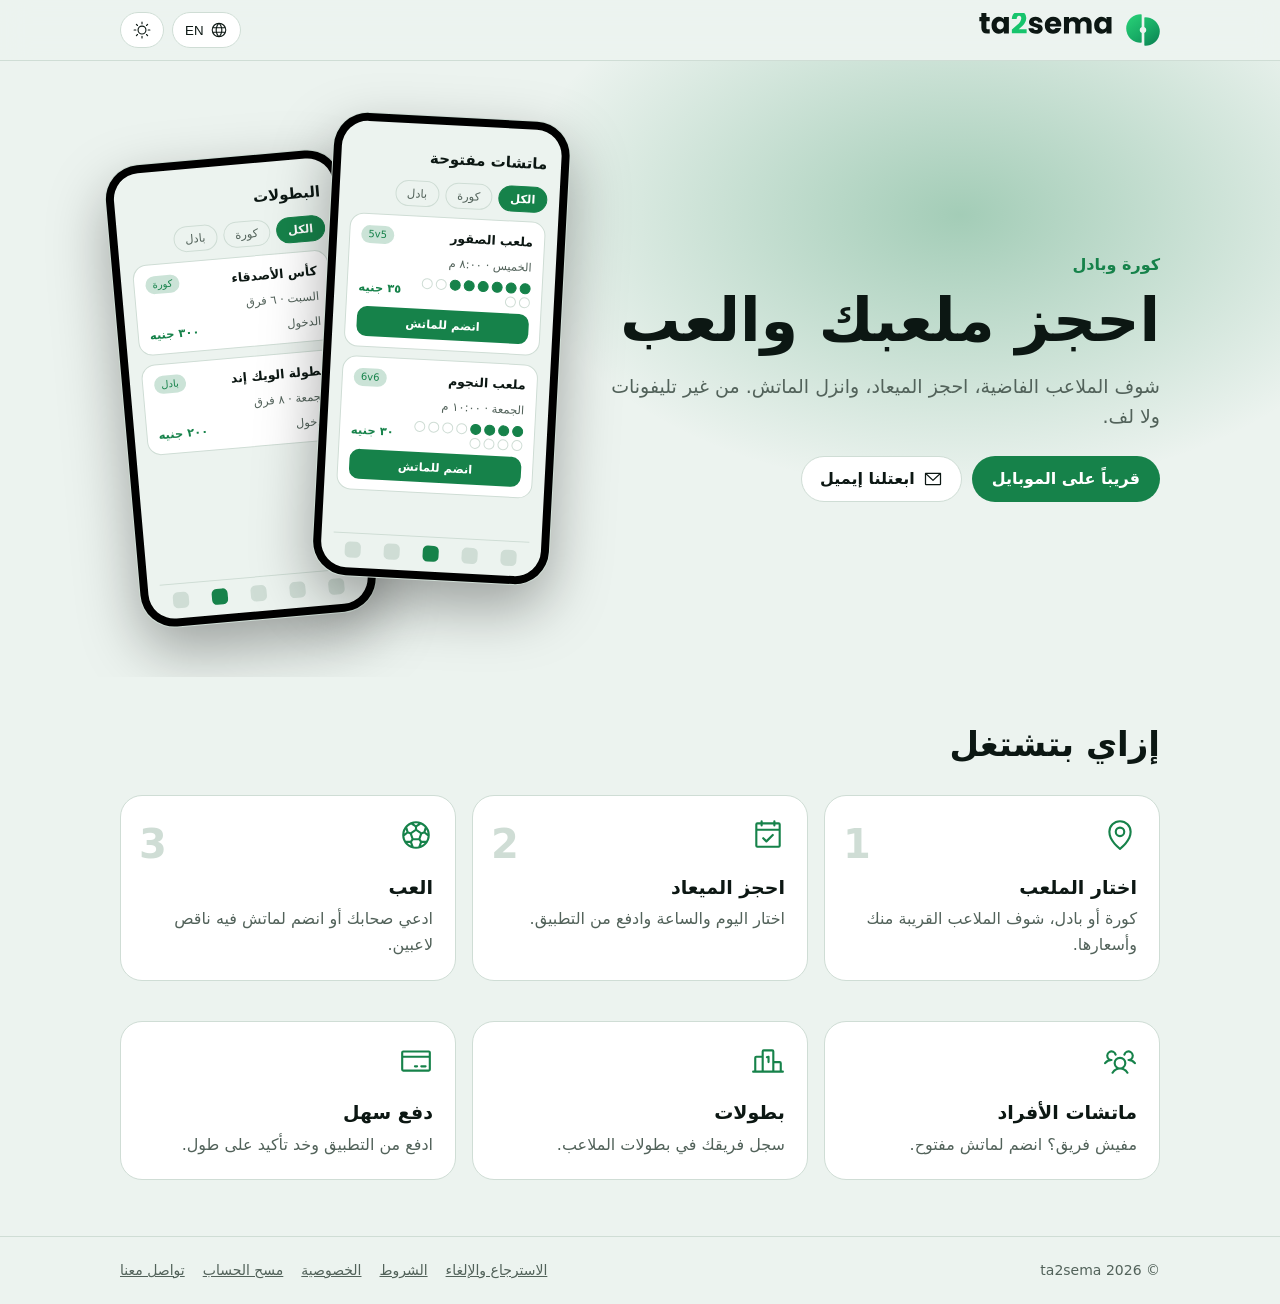
==== commit cc9f7620: "Update index.html" ====
--- a/index.html
+++ b/index.html
@@ -2,7 +2,7 @@
 <html lang="ar" dir="rtl"><head><meta charset="utf-8">
 <meta name="viewport" content="width=device-width,initial-scale=1">
 <title>تقسيمة | ta2sema</title>
-<meta name="description" content="احجز ملعب كورة أو بادل واتلعب. ta2sema: book football and padel pitches.">
+<meta name="description" content="احجز ملعب كورة أو بادل والعب. ta2sema: book football and padel pitches.">
 <meta name="theme-color" content="#080D11">
 <link rel="icon" href="favicon.svg" type="image/svg+xml">
 <link rel="stylesheet" href="style.css">
@@ -24,7 +24,7 @@
 <section class="hero"><div class="wrap hero-grid">
 <div class="copy">
 <p class="eyebrow" data-ar="كورة وبادل" data-en="Football and padel">كورة وبادل</p>
-<h1 data-ar="احجز ملعبك واتلعب" data-en="Book your pitch. Play.">احجز ملعبك واتلعب</h1>
+<h1 data-ar="احجز ملعبك والعب" data-en="Book your pitch. Play.">احجز ملعبك والعب</h1>
 <p class="lead" data-ar="شوف الملاعب الفاضية، احجز الميعاد، وانزل الماتش. من غير تليفونات ولا لف." data-en="See which pitches are free, book your slot, and show up to play. No phone calls, no chasing.">شوف الملاعب الفاضية، احجز الميعاد، وانزل الماتش. من غير تليفونات ولا لف.</p>
 <div class="cta" id="cta"><span class="soon" data-ar="قريباً على الموبايل" data-en="Coming soon to your phone">قريباً على الموبايل</span>
 <a id="wa" class="btn" hidden target="_blank" rel="noopener"><svg class="ic" viewBox="0 0 256 256" fill="currentColor" aria-hidden="true">
@@ -54,7 +54,7 @@
     </svg><h3 data-ar="احجز الميعاد" data-en="Book your slot">احجز الميعاد</h3><p data-ar="اختار اليوم والساعة وادفع من التطبيق." data-en="Choose the day and time, then pay in the app.">اختار اليوم والساعة وادفع من التطبيق.</p></li>
 <li><span class="n">3</span><svg class="ic" viewBox="0 0 256 256" fill="currentColor" aria-hidden="true">
       <path d="M128 24a104 104 0 1 0 104 104A104.11 104.11 0 0 0 128 24m76.52 147.42H170.9l-9.26-12.76 12.63-36.78 15-4.89 26.24 20.13a87.4 87.4 0 0 1-10.99 34.3m-164-34.3L66.71 117l15 4.89 12.63 36.78-9.24 12.75H51.48a87.4 87.4 0 0 1-11.01-34.3Zm10-50.64 5.51 18.6-15.32 11.69a87.3 87.3 0 0 1 9.72-30.29ZM109 152l-11.46-33.35L128 97.71l30.46 20.94L147 152Zm91.07-46.92 5.51-18.6a87.3 87.3 0 0 1 9.72 30.29Zm-6.2-35.38-9.51 32.08-15.07 4.89L136 83.79V68.21l29.09-20a88.6 88.6 0 0 1 28.77 21.49Zm-47.8-27.83L128 54.29l-18.07-12.42a88.2 88.2 0 0 1 36.14 0m-55.16 6.34 29.09 20v15.58l-33.28 22.88-15.07-4.89-9.51-32.08a88.6 88.6 0 0 1 28.77-21.49M63.15 187.42h20.37l7.17 20.27a88.4 88.4 0 0 1-27.54-20.27M110 214.13l-11.88-33.42 9.23-12.71h41.3l9.23 12.71-11.83 33.42a88 88 0 0 1-36.1 0Zm55.36-6.44 7.17-20.27h20.37a88.4 88.4 0 0 1-27.59 20.27Z" />
-    </svg><h3 data-ar="اتلعب" data-en="Play">اتلعب</h3><p data-ar="ادعي صحابك أو انضم لماتش فيه ناقص لاعبين." data-en="Invite your friends, or join a match that needs players.">ادعي صحابك أو انضم لماتش فيه ناقص لاعبين.</p></li>
+    </svg><h3 data-ar="العب" data-en="Play">العب</h3><p data-ar="ادعي صحابك أو انضم لماتش فيه ناقص لاعبين." data-en="Invite your friends, or join a match that needs players.">ادعي صحابك أو انضم لماتش فيه ناقص لاعبين.</p></li>
 </ol></div></section>
 <section class="more"><div class="wrap grid3">
 <div class="card"><svg class="ic" viewBox="0 0 256 256" fill="currentColor" aria-hidden="true">
@@ -70,4 +70,4 @@
 </main>
 <footer><div class="wrap foot"><span>© <span id="yr"></span> ta2sema</span><nav><a href="refunds.html" data-ar="الاسترجاع والإلغاء" data-en="Refunds and cancellation">الاسترجاع والإلغاء</a><a href="terms.html" data-ar="الشروط" data-en="Terms">الشروط</a><a href="privacy.html" data-ar="الخصوصية" data-en="Privacy">الخصوصية</a><a href="delete-account.html" data-ar="مسح الحساب" data-en="Delete account">مسح الحساب</a><a href="contact.html" data-ar="تواصل معنا" data-en="Contact">تواصل معنا</a></nav></div></footer>
 <script src="config.js"></script><script src="app.js"></script>
-</body></html>+</body></html>
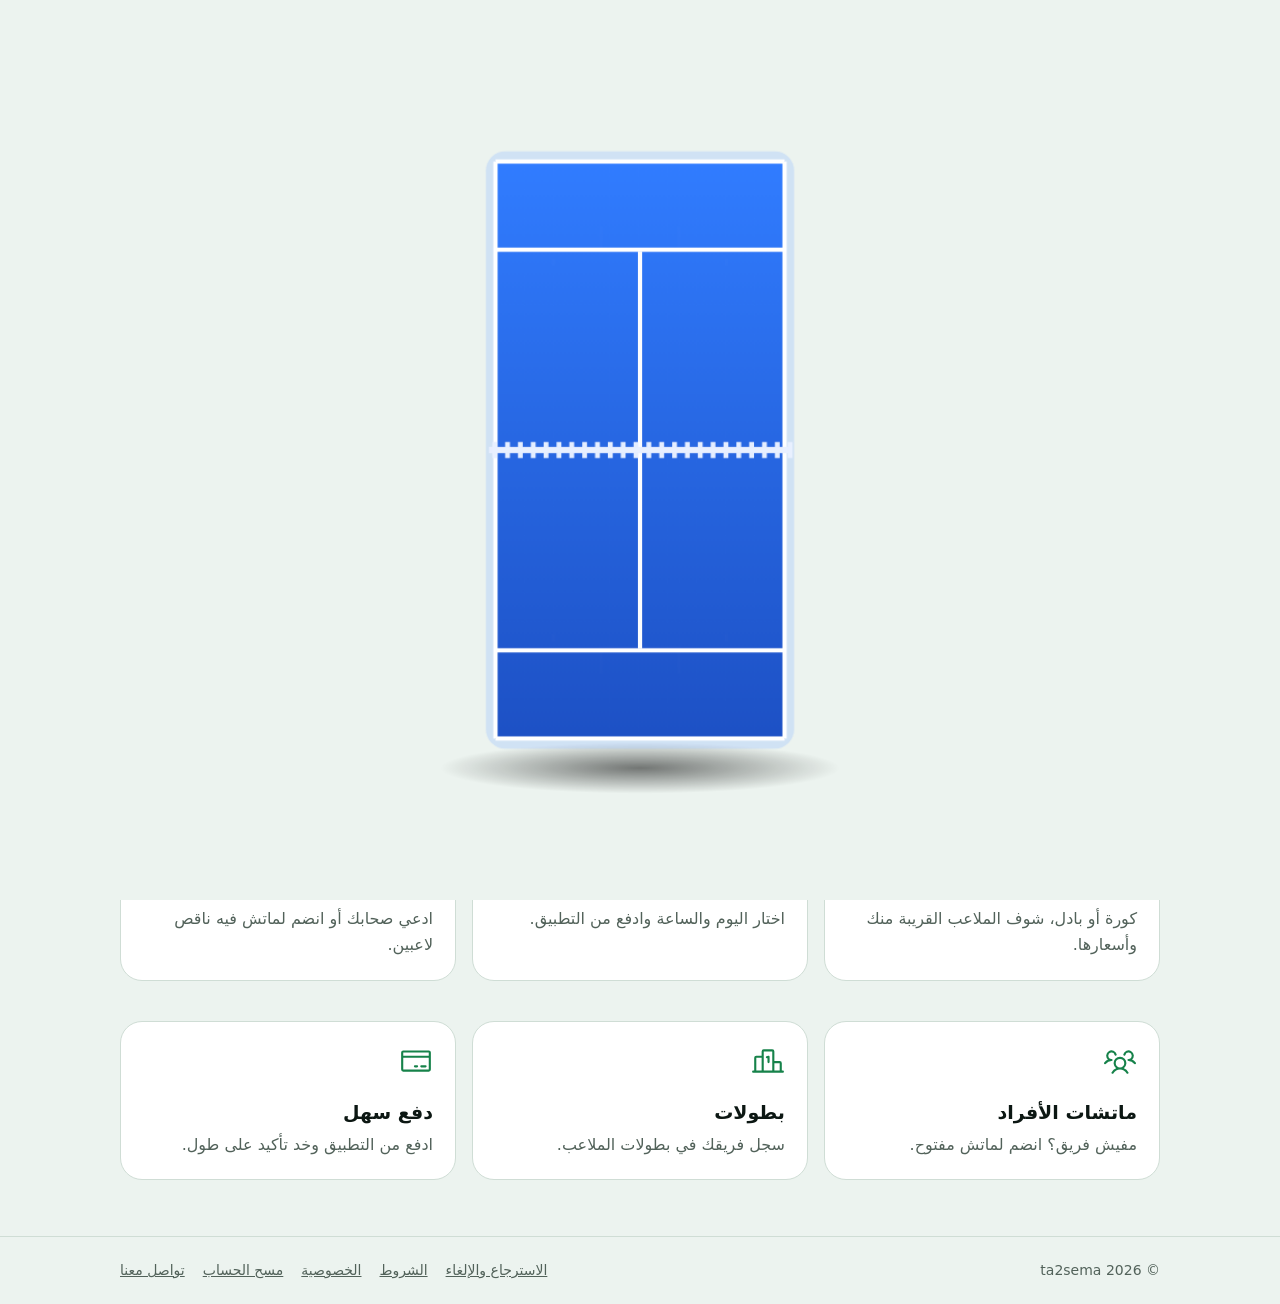
==== commit 6445fc1b: "Add files via upload" ====
--- a/index.html
+++ b/index.html
@@ -2,12 +2,14 @@
 <html lang="ar" dir="rtl"><head><meta charset="utf-8">
 <meta name="viewport" content="width=device-width,initial-scale=1">
 <title>تقسيمة | ta2sema</title>
-<meta name="description" content="احجز ملعب كورة أو بادل والعب. ta2sema: book football and padel pitches.">
+<meta name="description" content="احجز ملعب كورة أو بادل واتلعب. ta2sema: book football and padel pitches.">
 <meta name="theme-color" content="#080D11">
 <link rel="icon" href="favicon.svg" type="image/svg+xml">
 <link rel="stylesheet" href="style.css">
 <script>try{var m=localStorage.getItem('t2s-theme');if(!m)m=matchMedia('(prefers-color-scheme: light)').matches?'light':'dark';document.documentElement.dataset.theme=m;var l=localStorage.getItem('t2s-lang')||'ar';document.documentElement.lang=l;document.documentElement.dir=l==='ar'?'rtl':'ltr'}catch(e){}</script>
+<script>try{if(!sessionStorage.getItem('t2intro')&&!matchMedia('(prefers-reduced-motion: reduce)').matches)document.documentElement.dataset.t2intro='1'}catch(e){}</script>
 </head><body>
+<div class="t2intro" id="t2i" role="presentation" aria-hidden="true"></div>
 <header class="top"><div class="wrap bar">
 <a class="brand" href="#top" aria-label="ta2sema"><svg class="mark" viewBox="76 92 360 360" aria-hidden="true"><defs><linearGradient id="g" gradientUnits="userSpaceOnUse" x1="106" y1="74" x2="406" y2="470"><stop offset="0" stop-color="#2AD579"/><stop offset=".52" stop-color="#18AD66"/><stop offset="1" stop-color="#097D50"/></linearGradient></defs><path d="M 242.00 106.65 A 150 150 0 1 0 242.00 405.35 L 242.00 304.08 A 35 35 0 0 1 242.00 239.92 Z" fill="url(#g)"/><path d="M 270.00 138.65 A 150 150 0 1 1 270.00 437.35 L 270.00 304.08 A 35 35 0 0 0 270.00 239.92 Z" fill="url(#g)"/></svg><span class="bn"><svg class="wm" viewBox="30 100 800 150" role="img" aria-label="ta2sema"><g transform="translate(40.0 218.5)"><path d="M63.410000000000004 -24.650000000000002V0.0H48.620000000000005Q32.81 0.0 23.970000000000002 -7.735Q15.13 -15.47 15.13 -32.980000000000004V-70.72H3.5700000000000003V-94.86000000000001H15.13V-117.98H44.2V-94.86000000000001H63.24V-70.72H44.2V-32.64Q44.2 -28.39 46.24 -26.520000000000003Q48.28 -24.650000000000002 53.040000000000006 -24.650000000000002Z M115.60000000000002 -96.22000000000001Q125.63000000000002 -96.22000000000001 133.19500000000002 -92.14000000000001Q140.76000000000002 -88.06 144.84000000000003 -81.43V-94.86000000000001H173.91000000000003V0.0H144.84000000000003V-13.430000000000001Q140.59000000000003 -6.800000000000001 133.02500000000003 -2.72Q125.46000000000001 1.36 115.43 1.36Q103.87 1.36 94.35000000000001 -4.675000000000001Q84.83000000000001 -10.71 79.305 -21.845000000000002Q73.78000000000002 -32.980000000000004 73.78000000000002 -47.6Q73.78000000000002 -62.220000000000006 79.305 -73.27000000000001Q84.83000000000001 -84.32000000000001 94.35000000000001 -90.27000000000001Q103.87 -96.22000000000001 115.60000000000002 -96.22000000000001ZM124.10000000000002 -70.89Q115.43 -70.89 109.39500000000001 -64.685Q103.36000000000001 -58.480000000000004 103.36000000000001 -47.6Q103.36000000000001 -36.720000000000006 109.39500000000001 -30.345000000000006Q115.43 -23.970000000000002 124.10000000000002 -23.970000000000002Q132.77 -23.970000000000002 138.805 -30.260000000000005Q144.84000000000003 -36.550000000000004 144.84000000000003 -47.43000000000001Q144.84000000000003 -58.31 138.805 -64.6Q132.77 -70.89 124.10000000000002 -70.89Z" fill="currentColor"/></g><g transform="translate(40.0 218.5)"><path d="M196.35000000000002 -27.540000000000003Q213.01000000000002 -41.31 222.615 -50.150000000000006Q232.22000000000003 -58.99 238.85000000000002 -68.68Q245.48000000000002 -78.37 245.48000000000002 -87.55000000000001Q245.48000000000002 -94.52000000000001 242.25000000000003 -98.43Q239.02000000000004 -102.34 232.56000000000003 -102.34Q226.10000000000002 -102.34 222.44500000000002 -97.495Q218.79000000000002 -92.65 218.79000000000002 -83.81H190.74Q191.08 -98.26 196.94500000000002 -107.95000000000002Q202.81000000000003 -117.64000000000001 212.41500000000002 -122.23000000000002Q222.02 -126.82000000000001 233.75000000000003 -126.82000000000001Q253.98000000000002 -126.82000000000001 264.265 -116.45000000000002Q274.55 -106.08000000000001 274.55 -89.42Q274.55 -71.23 262.14 -55.675000000000004Q249.73000000000002 -40.120000000000005 230.52 -25.330000000000002H276.42V-1.7000000000000002H191.08V-23.290000000000003Q196.86 -27.880000000000003 196.35000000000002 -27.540000000000003Z" fill="#16C46C"/></g><g transform="translate(40.0 218.5)"><path d="M286.96000000000004 -31.110000000000003H315.69000000000005Q316.20000000000005 -26.180000000000003 320.28000000000003 -23.120000000000005Q324.36 -20.060000000000002 330.31000000000006 -20.060000000000002Q335.75000000000006 -20.060000000000002 338.725 -22.185000000000002Q341.70000000000005 -24.310000000000002 341.70000000000005 -27.71Q341.70000000000005 -31.790000000000003 337.45000000000005 -33.745000000000005Q333.20000000000005 -35.7 323.68000000000006 -38.080000000000005Q313.48 -40.46 306.68000000000006 -43.095Q299.88000000000005 -45.730000000000004 294.95000000000005 -51.425000000000004Q290.02000000000004 -57.120000000000005 290.02000000000004 -66.81Q290.02000000000004 -74.97 294.52500000000003 -81.685Q299.03000000000003 -88.4 307.785 -92.31Q316.54 -96.22000000000001 328.61 -96.22000000000001Q346.46000000000004 -96.22000000000001 356.745 -87.38000000000001Q367.03000000000003 -78.54 368.56000000000006 -63.92H341.70000000000005Q341.02000000000004 -68.85000000000001 337.365 -71.74000000000001Q333.71000000000004 -74.63000000000001 327.76000000000005 -74.63000000000001Q322.66 -74.63000000000001 319.94000000000005 -72.67500000000001Q317.22 -70.72 317.22 -67.32000000000001Q317.22 -63.24 321.55500000000006 -61.2Q325.89000000000004 -59.160000000000004 335.07000000000005 -57.120000000000005Q345.61 -54.400000000000006 352.24 -51.765Q358.87000000000006 -49.13 363.88500000000005 -43.265Q368.90000000000003 -37.400000000000006 369.07000000000005 -27.540000000000003Q369.07000000000005 -19.21 364.39500000000004 -12.665000000000001Q359.72 -6.12 350.96500000000003 -2.38Q342.21000000000004 1.36 330.65000000000003 1.36Q318.24000000000007 1.36 308.55000000000007 -2.89Q298.86 -7.140000000000001 293.25 -14.535000000000002Q287.64000000000004 -21.930000000000003 286.96000000000004 -31.110000000000003Z M475.83000000000004 -40.46H410.0400000000001Q410.72 -31.62 415.735 -26.945Q420.75000000000006 -22.270000000000003 428.06000000000006 -22.270000000000003Q438.94000000000005 -22.270000000000003 443.19000000000005 -31.450000000000003H474.13000000000005Q471.75000000000006 -22.1 465.5450000000001 -14.620000000000001Q459.34000000000003 -7.140000000000001 449.99 -2.89Q440.64000000000004 1.36 429.08000000000004 1.36Q415.14000000000004 1.36 404.26000000000005 -4.590000000000001Q393.38000000000005 -10.540000000000001 387.26000000000005 -21.59Q381.14000000000004 -32.64 381.14000000000004 -47.43000000000001Q381.14000000000004 -62.220000000000006 387.17500000000007 -73.27000000000001Q393.21000000000004 -84.32000000000001 404.09000000000003 -90.27000000000001Q414.97 -96.22000000000001 429.08000000000004 -96.22000000000001Q442.85 -96.22000000000001 453.56000000000006 -90.44000000000001Q464.27000000000004 -84.66000000000001 470.30500000000006 -73.95Q476.34000000000003 -63.24 476.34000000000003 -48.96Q476.34000000000003 -44.88 475.83000000000004 -40.46ZM446.59000000000003 -56.61000000000001Q446.59000000000003 -64.09 441.49 -68.51Q436.39000000000004 -72.93 428.74000000000007 -72.93Q421.43000000000006 -72.93 416.4150000000001 -68.68Q411.40000000000003 -64.43 410.21000000000004 -56.61000000000001Z M651.27 -55.42V0.0H622.37V-51.510000000000005Q622.37 -60.690000000000005 617.5250000000001 -65.705Q612.6800000000001 -70.72 604.1800000000001 -70.72Q595.6800000000001 -70.72 590.835 -65.705Q585.99 -60.690000000000005 585.99 -51.510000000000005V0.0H557.09V-51.510000000000005Q557.09 -60.690000000000005 552.2450000000001 -65.705Q547.4000000000001 -70.72 538.9 -70.72Q530.4 -70.72 525.5550000000001 -65.705Q520.71 -60.690000000000005 520.71 -51.510000000000005V0.0H491.64000000000004V-94.86000000000001H520.71V-82.96000000000001Q525.13 -88.91000000000001 532.27 -92.39500000000001Q539.4100000000001 -95.88000000000001 548.4200000000001 -95.88000000000001Q559.13 -95.88000000000001 567.5450000000001 -91.29Q575.96 -86.7 580.72 -78.2Q585.6500000000001 -86.02000000000001 594.1500000000001 -90.95000000000002Q602.6500000000001 -95.88000000000001 612.6800000000001 -95.88000000000001Q630.36 -95.88000000000001 640.815 -85.17000000000002Q651.27 -74.46000000000001 651.27 -55.42Z M707.71 -96.22000000000001Q717.74 -96.22000000000001 725.3050000000001 -92.14000000000001Q732.87 -88.06 736.95 -81.43V-94.86000000000001H766.02V0.0H736.95V-13.430000000000001Q732.7 -6.800000000000001 725.135 -2.72Q717.57 1.36 707.54 1.36Q695.98 1.36 686.46 -4.675000000000001Q676.9399999999999 -10.71 671.415 -21.845000000000002Q665.89 -32.980000000000004 665.89 -47.6Q665.89 -62.220000000000006 671.415 -73.27000000000001Q676.9399999999999 -84.32000000000001 686.46 -90.27000000000001Q695.98 -96.22000000000001 707.71 -96.22000000000001ZM716.21 -70.89Q707.54 -70.89 701.505 -64.685Q695.47 -58.480000000000004 695.47 -47.6Q695.47 -36.720000000000006 701.505 -30.345000000000006Q707.54 -23.970000000000002 716.21 -23.970000000000002Q724.88 -23.970000000000002 730.915 -30.260000000000005Q736.95 -36.550000000000004 736.95 -47.43000000000001Q736.95 -58.31 730.915 -64.6Q724.88 -70.89 716.21 -70.89Z" fill="currentColor"/></g></svg></span></a>
 <div class="tools">
@@ -24,7 +26,7 @@
 <section class="hero"><div class="wrap hero-grid">
 <div class="copy">
 <p class="eyebrow" data-ar="كورة وبادل" data-en="Football and padel">كورة وبادل</p>
-<h1 data-ar="احجز ملعبك والعب" data-en="Book your pitch. Play.">احجز ملعبك والعب</h1>
+<h1 data-ar="احجز ملعبك واتلعب" data-en="Book your pitch. Play.">احجز ملعبك واتلعب</h1>
 <p class="lead" data-ar="شوف الملاعب الفاضية، احجز الميعاد، وانزل الماتش. من غير تليفونات ولا لف." data-en="See which pitches are free, book your slot, and show up to play. No phone calls, no chasing.">شوف الملاعب الفاضية، احجز الميعاد، وانزل الماتش. من غير تليفونات ولا لف.</p>
 <div class="cta" id="cta"><span class="soon" data-ar="قريباً على الموبايل" data-en="Coming soon to your phone">قريباً على الموبايل</span>
 <a id="wa" class="btn" hidden target="_blank" rel="noopener"><svg class="ic" viewBox="0 0 256 256" fill="currentColor" aria-hidden="true">
@@ -54,7 +56,7 @@
     </svg><h3 data-ar="احجز الميعاد" data-en="Book your slot">احجز الميعاد</h3><p data-ar="اختار اليوم والساعة وادفع من التطبيق." data-en="Choose the day and time, then pay in the app.">اختار اليوم والساعة وادفع من التطبيق.</p></li>
 <li><span class="n">3</span><svg class="ic" viewBox="0 0 256 256" fill="currentColor" aria-hidden="true">
       <path d="M128 24a104 104 0 1 0 104 104A104.11 104.11 0 0 0 128 24m76.52 147.42H170.9l-9.26-12.76 12.63-36.78 15-4.89 26.24 20.13a87.4 87.4 0 0 1-10.99 34.3m-164-34.3L66.71 117l15 4.89 12.63 36.78-9.24 12.75H51.48a87.4 87.4 0 0 1-11.01-34.3Zm10-50.64 5.51 18.6-15.32 11.69a87.3 87.3 0 0 1 9.72-30.29ZM109 152l-11.46-33.35L128 97.71l30.46 20.94L147 152Zm91.07-46.92 5.51-18.6a87.3 87.3 0 0 1 9.72 30.29Zm-6.2-35.38-9.51 32.08-15.07 4.89L136 83.79V68.21l29.09-20a88.6 88.6 0 0 1 28.77 21.49Zm-47.8-27.83L128 54.29l-18.07-12.42a88.2 88.2 0 0 1 36.14 0m-55.16 6.34 29.09 20v15.58l-33.28 22.88-15.07-4.89-9.51-32.08a88.6 88.6 0 0 1 28.77-21.49M63.15 187.42h20.37l7.17 20.27a88.4 88.4 0 0 1-27.54-20.27M110 214.13l-11.88-33.42 9.23-12.71h41.3l9.23 12.71-11.83 33.42a88 88 0 0 1-36.1 0Zm55.36-6.44 7.17-20.27h20.37a88.4 88.4 0 0 1-27.59 20.27Z" />
-    </svg><h3 data-ar="العب" data-en="Play">العب</h3><p data-ar="ادعي صحابك أو انضم لماتش فيه ناقص لاعبين." data-en="Invite your friends, or join a match that needs players.">ادعي صحابك أو انضم لماتش فيه ناقص لاعبين.</p></li>
+    </svg><h3 data-ar="اتلعب" data-en="Play">اتلعب</h3><p data-ar="ادعي صحابك أو انضم لماتش فيه ناقص لاعبين." data-en="Invite your friends, or join a match that needs players.">ادعي صحابك أو انضم لماتش فيه ناقص لاعبين.</p></li>
 </ol></div></section>
 <section class="more"><div class="wrap grid3">
 <div class="card"><svg class="ic" viewBox="0 0 256 256" fill="currentColor" aria-hidden="true">
@@ -69,5 +71,5 @@
 </div></section>
 </main>
 <footer><div class="wrap foot"><span>© <span id="yr"></span> ta2sema</span><nav><a href="refunds.html" data-ar="الاسترجاع والإلغاء" data-en="Refunds and cancellation">الاسترجاع والإلغاء</a><a href="terms.html" data-ar="الشروط" data-en="Terms">الشروط</a><a href="privacy.html" data-ar="الخصوصية" data-en="Privacy">الخصوصية</a><a href="delete-account.html" data-ar="مسح الحساب" data-en="Delete account">مسح الحساب</a><a href="contact.html" data-ar="تواصل معنا" data-en="Contact">تواصل معنا</a></nav></div></footer>
-<script src="config.js"></script><script src="app.js"></script>
-</body></html>
+<script src="config.js"></script><script src="app.js"></script><script>if(document.documentElement.dataset.t2intro==="1"){var s=document.createElement("script");s.src="intro.js";s.onerror=function(){delete document.documentElement.dataset.t2intro};document.body.appendChild(s)}</script>
+</body></html>
--- a/style.css
+++ b/style.css
@@ -52,3 +52,6 @@
 .doc .muted{color:var(--muted)}
 html[lang=en] .body.ar,html[lang=ar] .body.en{display:none}
 @media(max-width:820px){.phones{height:430px}.phone{width:190px}}
+
+.t2intro { display:none; position:fixed; inset:0; z-index:99999; align-items:center; justify-content:center; background:#0D1011; --t2w:#FFFFFF; --t2s:#BFC5C1; cursor:pointer; overflow:hidden; }:root[data-theme="light"] .t2intro { background:#ECF3EF; --t2w:#0C1713; --t2s:#52625A; }html[data-t2intro="1"] .t2intro { display:flex; }.t2vig { position:absolute; inset:0; background:radial-gradient(ellipse at 50% 40%, rgba(30,60,48,.55), rgba(13,16,17,0) 62%); opacity:0; }:root[data-theme="light"] .t2vig { display:none; }.t2in { display:grid; place-items:center; will-change:transform; }.t2in svg { grid-area:1/1; height:min(88vh,620px); width:auto; max-width:94vw; overflow:visible; }
+html[data-t2intro="1"],html[data-t2intro="1"] body{overflow:hidden}
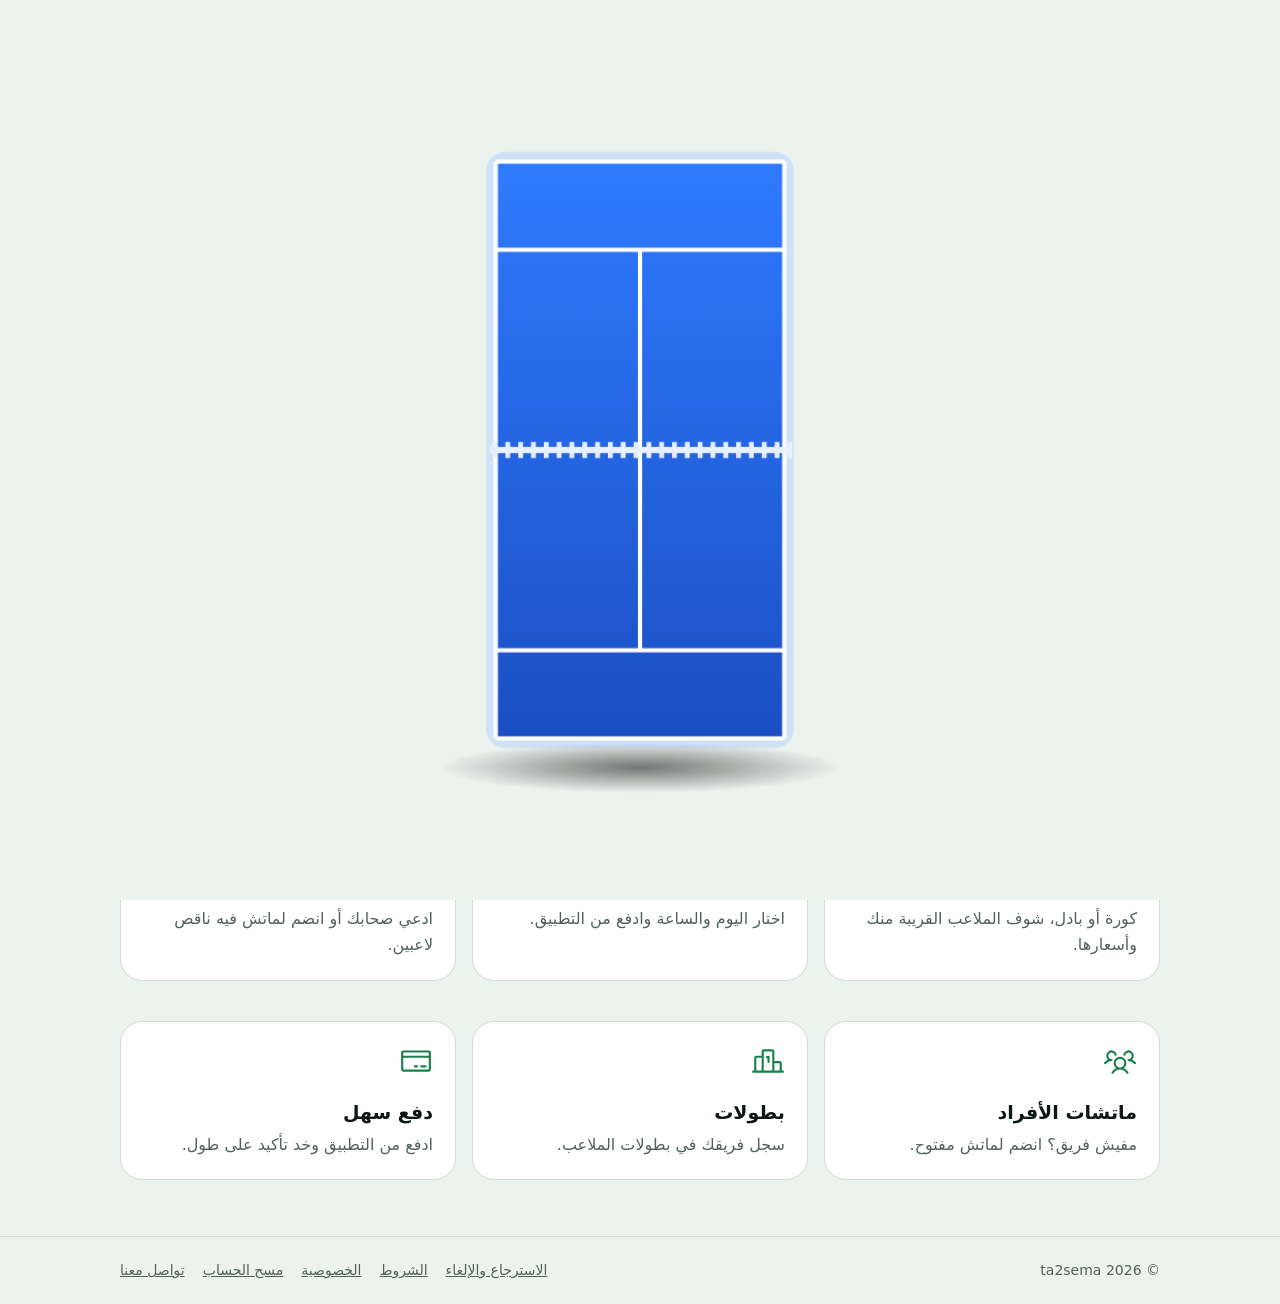
==== commit 0691939f: "Update index.html" ====
--- a/index.html
+++ b/index.html
@@ -2,7 +2,7 @@
 <html lang="ar" dir="rtl"><head><meta charset="utf-8">
 <meta name="viewport" content="width=device-width,initial-scale=1">
 <title>تقسيمة | ta2sema</title>
-<meta name="description" content="احجز ملعب كورة أو بادل واتلعب. ta2sema: book football and padel pitches.">
+<meta name="description" content="احجز ملعب كورة أو بادل والعب. ta2sema: book football and padel pitches.">
 <meta name="theme-color" content="#080D11">
 <link rel="icon" href="favicon.svg" type="image/svg+xml">
 <link rel="stylesheet" href="style.css">
@@ -26,7 +26,7 @@
 <section class="hero"><div class="wrap hero-grid">
 <div class="copy">
 <p class="eyebrow" data-ar="كورة وبادل" data-en="Football and padel">كورة وبادل</p>
-<h1 data-ar="احجز ملعبك واتلعب" data-en="Book your pitch. Play.">احجز ملعبك واتلعب</h1>
+<h1 data-ar="احجز ملعبك والعب" data-en="Book your pitch. Play.">احجز ملعبك والعب</h1>
 <p class="lead" data-ar="شوف الملاعب الفاضية، احجز الميعاد، وانزل الماتش. من غير تليفونات ولا لف." data-en="See which pitches are free, book your slot, and show up to play. No phone calls, no chasing.">شوف الملاعب الفاضية، احجز الميعاد، وانزل الماتش. من غير تليفونات ولا لف.</p>
 <div class="cta" id="cta"><span class="soon" data-ar="قريباً على الموبايل" data-en="Coming soon to your phone">قريباً على الموبايل</span>
 <a id="wa" class="btn" hidden target="_blank" rel="noopener"><svg class="ic" viewBox="0 0 256 256" fill="currentColor" aria-hidden="true">
@@ -56,7 +56,7 @@
     </svg><h3 data-ar="احجز الميعاد" data-en="Book your slot">احجز الميعاد</h3><p data-ar="اختار اليوم والساعة وادفع من التطبيق." data-en="Choose the day and time, then pay in the app.">اختار اليوم والساعة وادفع من التطبيق.</p></li>
 <li><span class="n">3</span><svg class="ic" viewBox="0 0 256 256" fill="currentColor" aria-hidden="true">
       <path d="M128 24a104 104 0 1 0 104 104A104.11 104.11 0 0 0 128 24m76.52 147.42H170.9l-9.26-12.76 12.63-36.78 15-4.89 26.24 20.13a87.4 87.4 0 0 1-10.99 34.3m-164-34.3L66.71 117l15 4.89 12.63 36.78-9.24 12.75H51.48a87.4 87.4 0 0 1-11.01-34.3Zm10-50.64 5.51 18.6-15.32 11.69a87.3 87.3 0 0 1 9.72-30.29ZM109 152l-11.46-33.35L128 97.71l30.46 20.94L147 152Zm91.07-46.92 5.51-18.6a87.3 87.3 0 0 1 9.72 30.29Zm-6.2-35.38-9.51 32.08-15.07 4.89L136 83.79V68.21l29.09-20a88.6 88.6 0 0 1 28.77 21.49Zm-47.8-27.83L128 54.29l-18.07-12.42a88.2 88.2 0 0 1 36.14 0m-55.16 6.34 29.09 20v15.58l-33.28 22.88-15.07-4.89-9.51-32.08a88.6 88.6 0 0 1 28.77-21.49M63.15 187.42h20.37l7.17 20.27a88.4 88.4 0 0 1-27.54-20.27M110 214.13l-11.88-33.42 9.23-12.71h41.3l9.23 12.71-11.83 33.42a88 88 0 0 1-36.1 0Zm55.36-6.44 7.17-20.27h20.37a88.4 88.4 0 0 1-27.59 20.27Z" />
-    </svg><h3 data-ar="اتلعب" data-en="Play">اتلعب</h3><p data-ar="ادعي صحابك أو انضم لماتش فيه ناقص لاعبين." data-en="Invite your friends, or join a match that needs players.">ادعي صحابك أو انضم لماتش فيه ناقص لاعبين.</p></li>
+    </svg><h3 data-ar="العب" data-en="Play">العب</h3><p data-ar="ادعي صحابك أو انضم لماتش فيه ناقص لاعبين." data-en="Invite your friends, or join a match that needs players.">ادعي صحابك أو انضم لماتش فيه ناقص لاعبين.</p></li>
 </ol></div></section>
 <section class="more"><div class="wrap grid3">
 <div class="card"><svg class="ic" viewBox="0 0 256 256" fill="currentColor" aria-hidden="true">
@@ -72,4 +72,4 @@
 </main>
 <footer><div class="wrap foot"><span>© <span id="yr"></span> ta2sema</span><nav><a href="refunds.html" data-ar="الاسترجاع والإلغاء" data-en="Refunds and cancellation">الاسترجاع والإلغاء</a><a href="terms.html" data-ar="الشروط" data-en="Terms">الشروط</a><a href="privacy.html" data-ar="الخصوصية" data-en="Privacy">الخصوصية</a><a href="delete-account.html" data-ar="مسح الحساب" data-en="Delete account">مسح الحساب</a><a href="contact.html" data-ar="تواصل معنا" data-en="Contact">تواصل معنا</a></nav></div></footer>
 <script src="config.js"></script><script src="app.js"></script><script>if(document.documentElement.dataset.t2intro==="1"){var s=document.createElement("script");s.src="intro.js";s.onerror=function(){delete document.documentElement.dataset.t2intro};document.body.appendChild(s)}</script>
-</body></html>+</body></html>
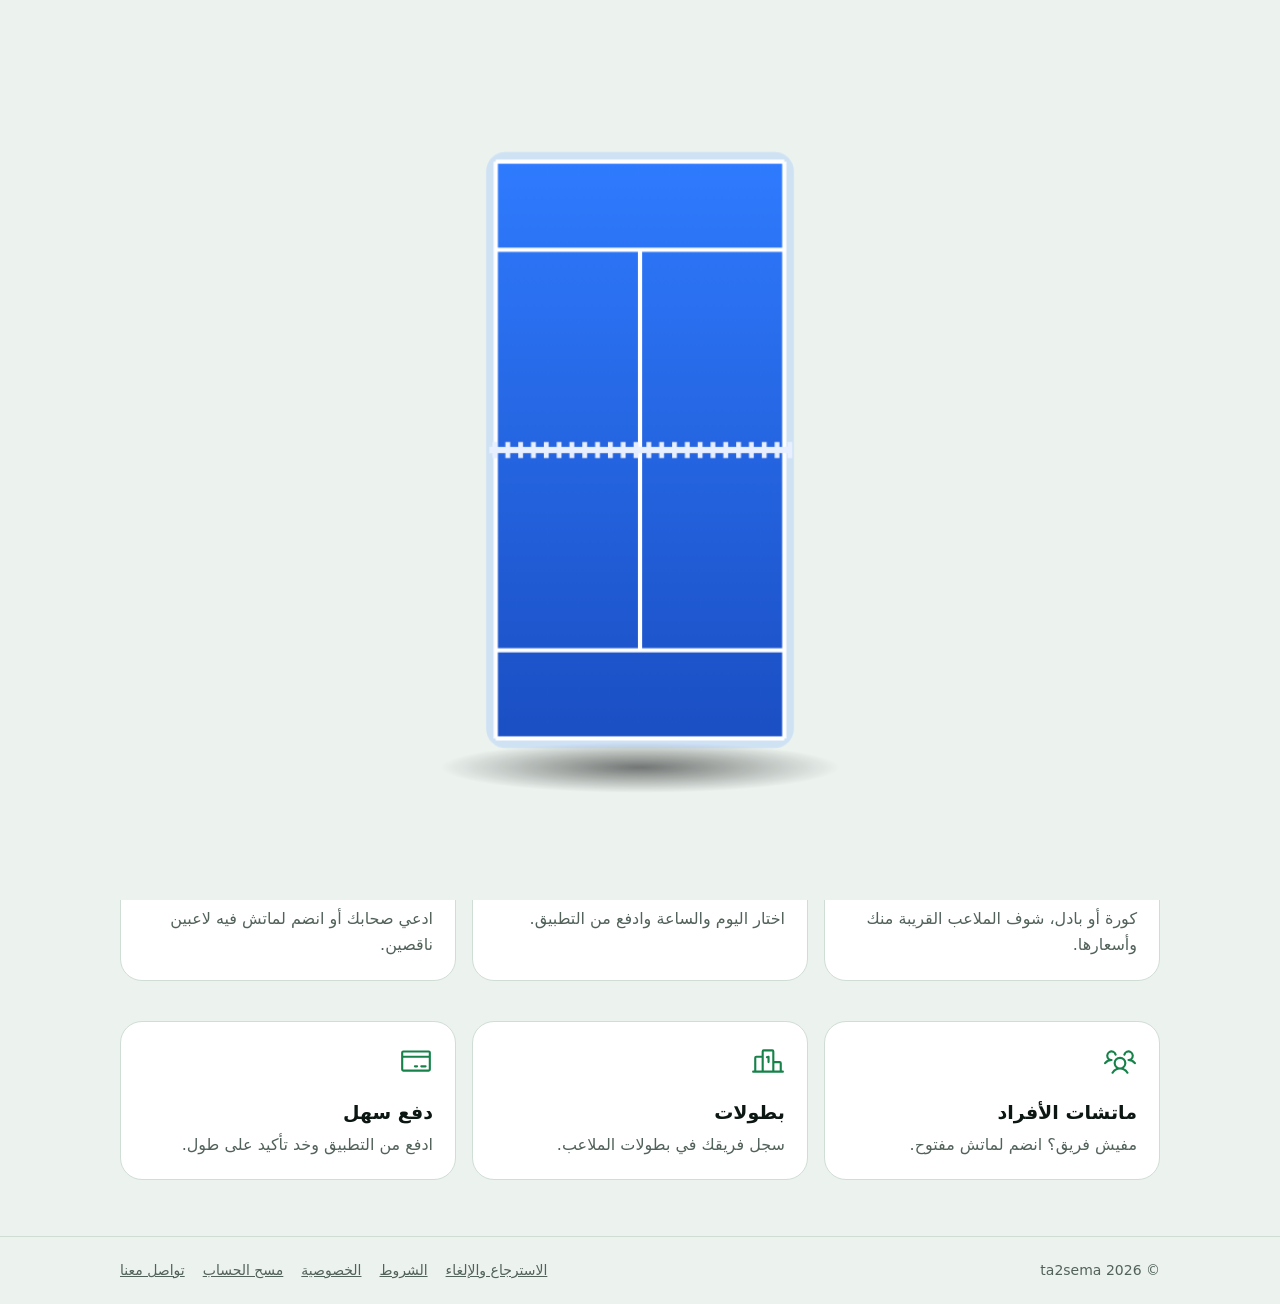
==== commit 75a8112e: "Clarify 'Play' section text in index.html Updated the text for the 'Play' section to clarify that pl" ====
--- a/index.html
+++ b/index.html
@@ -56,7 +56,7 @@
     </svg><h3 data-ar="احجز الميعاد" data-en="Book your slot">احجز الميعاد</h3><p data-ar="اختار اليوم والساعة وادفع من التطبيق." data-en="Choose the day and time, then pay in the app.">اختار اليوم والساعة وادفع من التطبيق.</p></li>
 <li><span class="n">3</span><svg class="ic" viewBox="0 0 256 256" fill="currentColor" aria-hidden="true">
       <path d="M128 24a104 104 0 1 0 104 104A104.11 104.11 0 0 0 128 24m76.52 147.42H170.9l-9.26-12.76 12.63-36.78 15-4.89 26.24 20.13a87.4 87.4 0 0 1-10.99 34.3m-164-34.3L66.71 117l15 4.89 12.63 36.78-9.24 12.75H51.48a87.4 87.4 0 0 1-11.01-34.3Zm10-50.64 5.51 18.6-15.32 11.69a87.3 87.3 0 0 1 9.72-30.29ZM109 152l-11.46-33.35L128 97.71l30.46 20.94L147 152Zm91.07-46.92 5.51-18.6a87.3 87.3 0 0 1 9.72 30.29Zm-6.2-35.38-9.51 32.08-15.07 4.89L136 83.79V68.21l29.09-20a88.6 88.6 0 0 1 28.77 21.49Zm-47.8-27.83L128 54.29l-18.07-12.42a88.2 88.2 0 0 1 36.14 0m-55.16 6.34 29.09 20v15.58l-33.28 22.88-15.07-4.89-9.51-32.08a88.6 88.6 0 0 1 28.77-21.49M63.15 187.42h20.37l7.17 20.27a88.4 88.4 0 0 1-27.54-20.27M110 214.13l-11.88-33.42 9.23-12.71h41.3l9.23 12.71-11.83 33.42a88 88 0 0 1-36.1 0Zm55.36-6.44 7.17-20.27h20.37a88.4 88.4 0 0 1-27.59 20.27Z" />
-    </svg><h3 data-ar="العب" data-en="Play">العب</h3><p data-ar="ادعي صحابك أو انضم لماتش فيه ناقص لاعبين." data-en="Invite your friends, or join a match that needs players.">ادعي صحابك أو انضم لماتش فيه ناقص لاعبين.</p></li>
+    </svg><h3 data-ar="العب" data-en="Play">العب</h3><p data-ar="ادعي صحابك أو انضم لماتش فيه لاعبين ناقصين." data-en="Invite your friends, or join a match that needs players.">ادعي صحابك أو انضم لماتش فيه لاعبين ناقصين.</p></li>
 </ol></div></section>
 <section class="more"><div class="wrap grid3">
 <div class="card"><svg class="ic" viewBox="0 0 256 256" fill="currentColor" aria-hidden="true">
